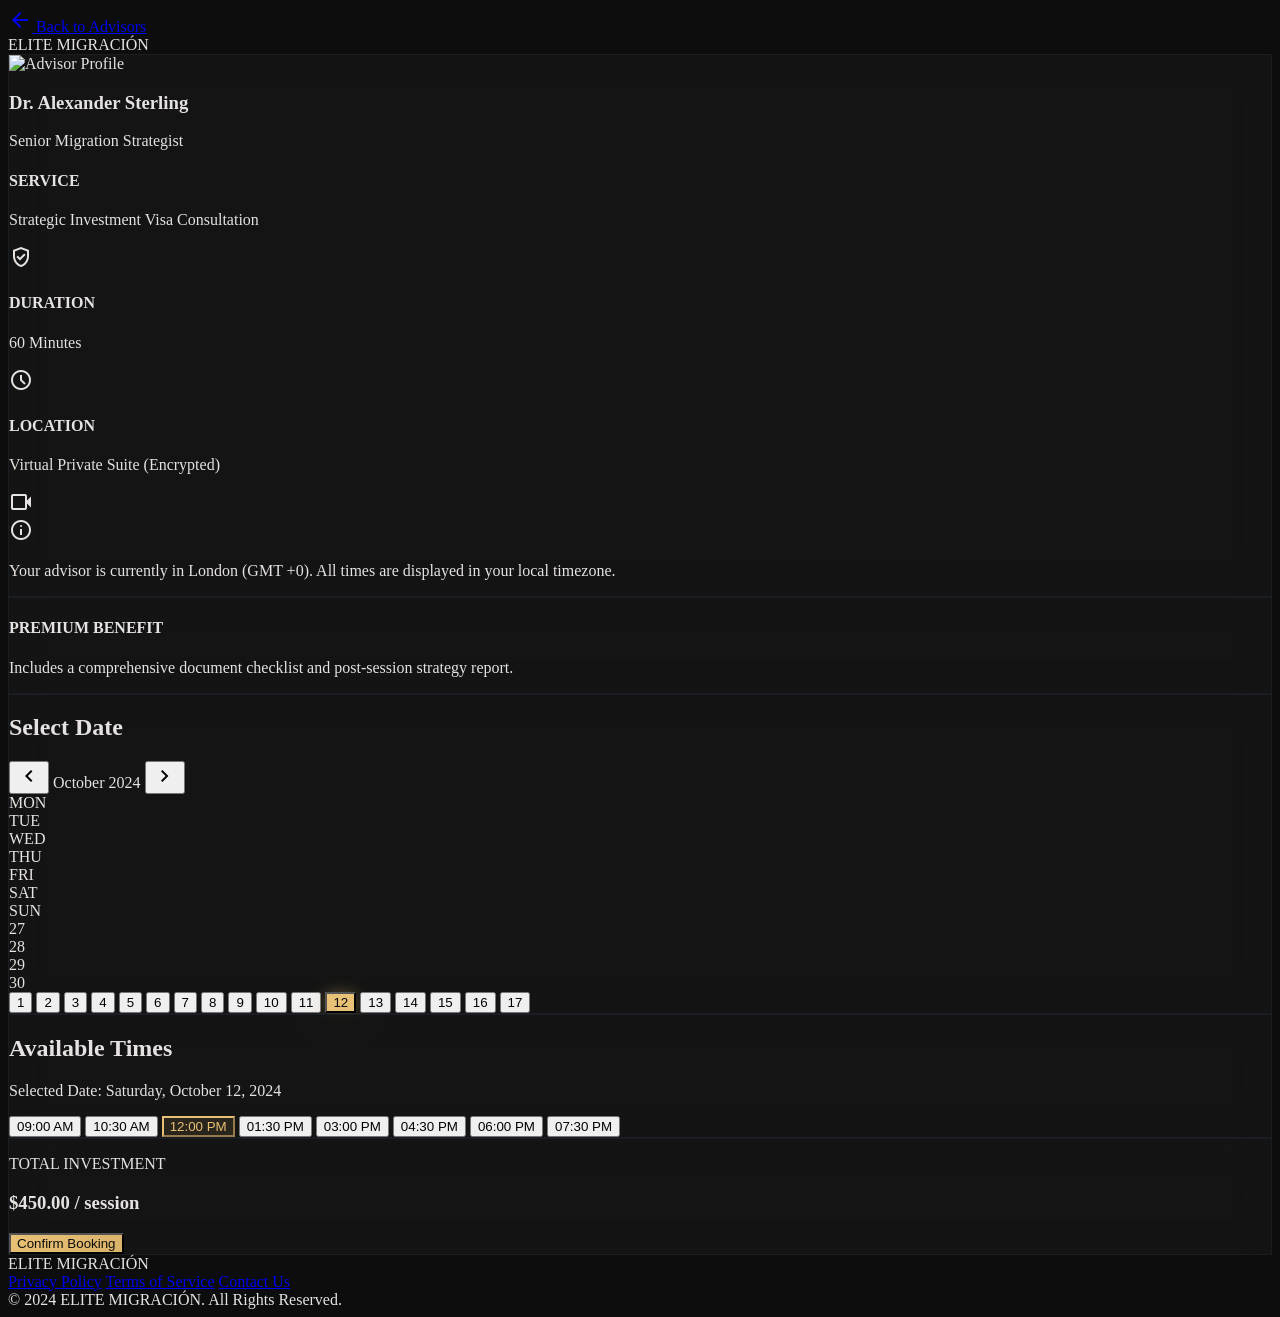
==== public/booking.html @ 7d6b87d6 "Initial commit with Google Stitch templates" ====
<!DOCTYPE html>

<html class="dark" lang="en"><head>
<meta charset="utf-8"/>
<meta content="width=device-width, initial-scale=1.0" name="viewport"/>
<title>Elite Migración | Booking Flow</title>
<script src="https://cdn.tailwindcss.com?plugins=forms,container-queries"></script>
<link href="https://fonts.googleapis.com/css2?family=Outfit:wght@100;300;400;500;600;700&amp;display=swap" rel="stylesheet"/>
<link href="https://fonts.googleapis.com/css2?family=Material+Symbols+Outlined:wght,FILL@100..700,0..1&amp;display=swap" rel="stylesheet"/>
<link href="https://fonts.googleapis.com/css2?family=Material+Symbols+Outlined:wght,FILL@100..700,0..1&amp;display=swap" rel="stylesheet"/>
<script id="tailwind-config">
      tailwind.config = {
        darkMode: "class",
        theme: {
          extend: {
            "colors": {
                    "inverse-surface": "#e5e2e1",
                    "inverse-primary": "#5f5e5e",
                    "surface-container-lowest": "#0e0e0e",
                    "secondary-fixed-dim": "#e9c176",
                    "surface-container-highest": "#353535",
                    "outline-variant": "#444748",
                    "background": "#131313",
                    "on-tertiary-container": "#707b8f",
                    "secondary-fixed": "#ffdea5",
                    "primary-container": "#0d0d0d",
                    "surface": "#131313",
                    "on-secondary-fixed": "#261900",
                    "surface-variant": "#353535",
                    "on-secondary-container": "#dab36a",
                    "error-container": "#93000a",
                    "primary": "#c9c6c5",
                    "on-primary": "#313030",
                    "secondary-container": "#604403",
                    "on-primary-fixed": "#1c1b1b",
                    "on-secondary": "#412d00",
                    "tertiary-fixed": "#d8e3fa",
                    "error": "#ffb4ab",
                    "surface-bright": "#393939",
                    "on-primary-fixed-variant": "#474646",
                    "tertiary": "#bcc7dd",
                    "outline": "#8e9192",
                    "tertiary-fixed-dim": "#bcc7dd",
                    "on-surface": "#e5e2e1",
                    "surface-container-high": "#2a2a2a",
                    "on-background": "#e5e2e1",
                    "primary-fixed-dim": "#c9c6c5",
                    "surface-container-low": "#1c1b1b",
                    "surface-container": "#20201f",
                    "on-error": "#690005",
                    "on-primary-container": "#7c7a7a",
                    "on-error-container": "#ffdad6",
                    "tertiary-container": "#030d1d",
                    "surface-tint": "#c9c6c5",
                    "on-secondary-fixed-variant": "#5d4201",
                    "on-surface-variant": "#c4c7c7",
                    "inverse-on-surface": "#313030",
                    "primary-fixed": "#e5e2e1",
                    "surface-dim": "#131313",
                    "secondary": "#e9c176",
                    "on-tertiary-fixed-variant": "#3c475a",
                    "on-tertiary-fixed": "#111c2c",
                    "on-tertiary": "#263142"
            },
            "borderRadius": {
                    "DEFAULT": "0.125rem",
                    "lg": "0.25rem",
                    "xl": "0.5rem",
                    "full": "0.75rem"
            },
            "spacing": {
                    "container-max": "1200px",
                    "margin-mobile": "20px",
                    "gutter": "24px",
                    "unit": "8px",
                    "margin-desktop": "64px",
                    "section-gap": "120px"
            },
            "fontFamily": {
                    "body-lg": ["Outfit"],
                    "body-md": ["Outfit"],
                    "headline-md": ["Outfit"],
                    "label-md": ["Outfit"],
                    "caption": ["Outfit"],
                    "display-lg": ["Outfit"],
                    "headline-lg-mobile": ["Outfit"],
                    "headline-lg": ["Outfit"]
            },
            "fontSize": {
                    "body-lg": ["18px", {"lineHeight": "1.6", "fontWeight": "300"}],
                    "body-md": ["16px", {"lineHeight": "1.6", "fontWeight": "300"}],
                    "headline-md": ["24px", {"lineHeight": "1.3", "fontWeight": "500"}],
                    "label-md": ["14px", {"lineHeight": "1.0", "letterSpacing": "0.05em", "fontWeight": "500"}],
                    "caption": ["12px", {"lineHeight": "1.4", "fontWeight": "400"}],
                    "display-lg": ["48px", {"lineHeight": "1.1", "letterSpacing": "-0.02em", "fontWeight": "600"}],
                    "headline-lg-mobile": ["28px", {"lineHeight": "1.2", "fontWeight": "500"}],
                    "headline-lg": ["32px", {"lineHeight": "1.2", "letterSpacing": "-0.01em", "fontWeight": "500"}]
            }
          },
        },
      }
    </script>
<style>
        body {
            background-color: #0D0D0D;
            color: #e5e2e1;
            -webkit-font-smoothing: antialiased;
        }

        .glass-card {
            background: rgba(26, 26, 26, 0.6);
            backdrop-filter: blur(20px);
            border: 1px solid rgba(45, 55, 72, 0.3);
            transition: all 0.3s ease-in-out;
        }

        .glass-card:hover {
            border-color: rgba(233, 193, 118, 0.2);
        }

        .calendar-day-active {
            background: #e9c176;
            color: #0D0D0D;
            box-shadow: 0 0 15px rgba(233, 193, 118, 0.3);
        }

        .time-slot-active {
            background: rgba(233, 193, 118, 0.1);
            border-color: #e9c176;
            color: #e9c176;
        }

        .premium-gradient-btn {
            background: linear-gradient(135deg, #e9c176 0%, #dab36a 100%);
            color: #0D0D0D;
            transition: transform 0.2s ease;
        }

        .premium-gradient-btn:hover {
            transform: translateY(-1px);
            filter: brightness(1.1);
        }

        ::-webkit-scrollbar {
            width: 4px;
        }
        ::-webkit-scrollbar-track {
            background: #0D0D0D;
        }
        ::-webkit-scrollbar-thumb {
            background: #353535;
            border-radius: 2px;
        }
    </style>
</head>
<body class="font-body-md overflow-x-hidden">
<!-- TopNavBar (Suppressed for focused booking task, but including minimal brand header as per "Task-Focused" rule) -->
<header class="fixed top-0 w-full z-50 bg-background/80 backdrop-blur-xl border-b border-outline-variant/30 h-20 flex items-center px-margin-mobile md:px-margin-desktop">
<div class="max-w-container-max mx-auto w-full flex justify-between items-center">
<div class="flex items-center gap-4">
<a class="text-on-surface-variant hover:text-on-surface transition-colors flex items-center" href="index.html">
<span class="material-symbols-outlined mr-2">arrow_back</span>
<span class="font-label-md text-label-md">Back to Advisors</span>
</a>
</div>
<div class="font-display-lg text-[24px] tracking-tight text-secondary font-bold">
                ELITE MIGRACIÓN
            </div>
<div class="w-24 hidden md:block"></div> <!-- Spacer for balance -->
</div>
</header>
<main class="pt-32 pb-section-gap px-margin-mobile md:px-margin-desktop max-w-container-max mx-auto min-h-screen">
<div class="grid grid-cols-1 lg:grid-cols-12 gap-8 items-start">
<!-- Left Column: Service Summary & Professional Profile -->
<div class="lg:col-span-4 space-y-6">
<div class="glass-card p-8 rounded-xl">
<div class="flex items-center gap-4 mb-6">
<div class="w-16 h-16 rounded-full overflow-hidden border border-outline-variant/30">
<img alt="Advisor Profile" class="w-full h-full object-cover" data-alt="A professional male advisor in a tailored charcoal suit, smiling confidently. He is positioned in a modern, high-end office with soft ambient lighting and a blurred background of a glass cityscape. The style is premium and corporate, utilizing a color palette of deep grays, blacks, and subtle gold accents to convey trust and exclusivity." src="https://lh3.googleusercontent.com/aida-public/[base64]"/>
</div>
<div>
<h3 class="font-headline-md text-headline-md text-on-surface">Dr. Alexander Sterling</h3>
<p class="font-caption text-caption text-secondary uppercase tracking-widest">Senior Migration Strategist</p>
</div>
</div>
<div class="space-y-4 border-t border-outline-variant/30 pt-6">
<div class="flex justify-between items-start">
<div>
<h4 class="font-label-md text-label-md text-on-surface-variant">SERVICE</h4>
<p class="font-body-md text-body-md text-on-surface">Strategic Investment Visa Consultation</p>
</div>
<span class="material-symbols-outlined text-secondary">verified_user</span>
</div>
<div class="flex justify-between items-start">
<div>
<h4 class="font-label-md text-label-md text-on-surface-variant">DURATION</h4>
<p class="font-body-md text-body-md text-on-surface">60 Minutes</p>
</div>
<span class="material-symbols-outlined text-on-surface-variant">schedule</span>
</div>
<div class="flex justify-between items-start">
<div>
<h4 class="font-label-md text-label-md text-on-surface-variant">LOCATION</h4>
<p class="font-body-md text-body-md text-on-surface">Virtual Private Suite (Encrypted)</p>
</div>
<span class="material-symbols-outlined text-on-surface-variant">videocam</span>
</div>
</div>
<div class="mt-8 p-4 bg-surface-container-high rounded-lg border border-outline-variant/20">
<div class="flex items-center gap-3">
<span class="material-symbols-outlined text-secondary">info</span>
<p class="font-caption text-caption text-on-surface-variant">Your advisor is currently in London (GMT +0). All times are displayed in your local timezone.</p>
</div>
</div>
</div>
<div class="glass-card p-6 rounded-xl overflow-hidden relative group">
<div class="absolute inset-0 opacity-10 group-hover:opacity-20 transition-opacity">

</div>
<div class="relative z-10">
<h4 class="font-label-md text-label-md text-secondary mb-2">PREMIUM BENEFIT</h4>
<p class="font-body-md text-body-md text-on-surface">Includes a comprehensive document checklist and post-session strategy report.</p>
</div>
</div>
</div>
<!-- Right Column: Interactive Calendar & Time Selection -->
<div class="lg:col-span-8 flex flex-col gap-6">
<!-- Date Selection -->
<div class="glass-card p-8 rounded-xl">
<div class="flex justify-between items-center mb-8">
<h2 class="font-headline-lg text-headline-lg text-on-surface">Select Date</h2>
<div class="flex gap-2">
<button class="p-2 hover:bg-surface-variant/20 rounded-full transition-colors border border-outline-variant/20">
<span class="material-symbols-outlined">chevron_left</span>
</button>
<span class="px-4 py-2 font-label-md text-label-md flex items-center">October 2024</span>
<button class="p-2 hover:bg-surface-variant/20 rounded-full transition-colors border border-outline-variant/20">
<span class="material-symbols-outlined">chevron_right</span>
</button>
</div>
</div>
<div class="grid grid-cols-7 gap-4 text-center mb-4">
<div class="font-label-md text-label-md text-on-surface-variant">MON</div>
<div class="font-label-md text-label-md text-on-surface-variant">TUE</div>
<div class="font-label-md text-label-md text-on-surface-variant">WED</div>
<div class="font-label-md text-label-md text-on-surface-variant">THU</div>
<div class="font-label-md text-label-md text-on-surface-variant">FRI</div>
<div class="font-label-md text-label-md text-secondary">SAT</div>
<div class="font-label-md text-label-md text-secondary">SUN</div>
</div>
<div class="grid grid-cols-7 gap-4">
<!-- Simplified Calendar Layout for Demo -->
<div class="py-4 font-body-md text-on-surface-variant opacity-30">27</div>
<div class="py-4 font-body-md text-on-surface-variant opacity-30">28</div>
<div class="py-4 font-body-md text-on-surface-variant opacity-30">29</div>
<div class="py-4 font-body-md text-on-surface-variant opacity-30">30</div>
<button class="py-4 font-body-md rounded-lg hover:bg-surface-variant/10 transition-colors">1</button>
<button class="py-4 font-body-md rounded-lg hover:bg-surface-variant/10 transition-colors">2</button>
<button class="py-4 font-body-md rounded-lg hover:bg-surface-variant/10 transition-colors">3</button>
<button class="py-4 font-body-md rounded-lg hover:bg-surface-variant/10 transition-colors">4</button>
<button class="py-4 font-body-md rounded-lg hover:bg-surface-variant/10 transition-colors">5</button>
<button class="py-4 font-body-md rounded-lg hover:bg-surface-variant/10 transition-colors">6</button>
<button class="py-4 font-body-md rounded-lg hover:bg-surface-variant/10 transition-colors">7</button>
<button class="py-4 font-body-md rounded-lg hover:bg-surface-variant/10 transition-colors">8</button>
<button class="py-4 font-body-md rounded-lg hover:bg-surface-variant/10 transition-colors">9</button>
<button class="py-4 font-body-md rounded-lg hover:bg-surface-variant/10 transition-colors">10</button>
<button class="py-4 font-body-md rounded-lg hover:bg-surface-variant/10 transition-colors">11</button>
<button class="py-4 font-body-md calendar-day-active rounded-lg">12</button>
<button class="py-4 font-body-md rounded-lg hover:bg-surface-variant/10 transition-colors">13</button>
<button class="py-4 font-body-md rounded-lg hover:bg-surface-variant/10 transition-colors">14</button>
<button class="py-4 font-body-md rounded-lg hover:bg-surface-variant/10 transition-colors">15</button>
<button class="py-4 font-body-md rounded-lg hover:bg-surface-variant/10 transition-colors">16</button>
<button class="py-4 font-body-md rounded-lg hover:bg-surface-variant/10 transition-colors">17</button>
</div>
</div>
<!-- Time Selection -->
<div class="glass-card p-8 rounded-xl">
<h2 class="font-headline-lg text-headline-lg text-on-surface mb-6">Available Times</h2>
<p class="font-body-md text-on-surface-variant mb-8">Selected Date: <span class="text-on-surface font-medium">Saturday, October 12, 2024</span></p>
<div class="grid grid-cols-2 sm:grid-cols-3 md:grid-cols-4 gap-4">
<button class="py-4 px-6 border border-outline-variant/30 rounded-lg font-label-md text-label-md hover:border-secondary transition-colors text-on-surface">09:00 AM</button>
<button class="py-4 px-6 border border-outline-variant/30 rounded-lg font-label-md text-label-md hover:border-secondary transition-colors text-on-surface">10:30 AM</button>
<button class="py-4 px-6 time-slot-active border rounded-lg font-label-md text-label-md transition-all">12:00 PM</button>
<button class="py-4 px-6 border border-outline-variant/30 rounded-lg font-label-md text-label-md hover:border-secondary transition-colors text-on-surface">01:30 PM</button>
<button class="py-4 px-6 border border-outline-variant/30 rounded-lg font-label-md text-label-md hover:border-secondary transition-colors text-on-surface">03:00 PM</button>
<button class="py-4 px-6 border border-outline-variant/30 rounded-lg font-label-md text-label-md opacity-20 cursor-not-allowed">04:30 PM</button>
<button class="py-4 px-6 border border-outline-variant/30 rounded-lg font-label-md text-label-md hover:border-secondary transition-colors text-on-surface">06:00 PM</button>
<button class="py-4 px-6 border border-outline-variant/30 rounded-lg font-label-md text-label-md hover:border-secondary transition-colors text-on-surface">07:30 PM</button>
</div>
</div>
<!-- Confirm Section -->
<div class="glass-card p-8 rounded-xl flex flex-col md:flex-row justify-between items-center gap-6">
<div class="text-center md:text-left">
<p class="font-caption text-caption text-on-surface-variant uppercase tracking-widest mb-1">TOTAL INVESTMENT</p>
<h3 class="font-display-lg text-[32px] text-on-surface">$450.00 <span class="text-on-surface-variant text-body-md font-normal">/ session</span></h3>
</div>
<button class="premium-gradient-btn px-12 py-5 rounded-lg font-label-md text-label-md uppercase tracking-widest w-full md:w-auto shadow-xl">
                        Confirm Booking
                    </button>
</div>
</div>
</div>
</main>
<!-- Footer (Standard Shared Component Mapping) -->
<footer class="w-full py-12 border-t border-outline-variant/30 bg-surface-container-highest">
<div class="flex flex-col md:flex-row justify-between items-center px-margin-desktop max-w-container-max mx-auto gap-8">
<div class="font-headline-md text-headline-md text-secondary">
                ELITE MIGRACIÓN
            </div>
<div class="flex gap-8">
<a class="font-caption text-caption text-on-surface-variant hover:text-primary transition-colors" href="#">Privacy Policy</a>
<a class="font-caption text-caption text-on-surface-variant hover:text-primary transition-colors" href="#">Terms of Service</a>
<a class="font-caption text-caption text-on-surface-variant hover:text-primary transition-colors" href="#">Contact Us</a>
</div>
<div class="font-caption text-caption text-on-surface-variant">
                © 2024 ELITE MIGRACIÓN. All Rights Reserved.
            </div>
</div>
</footer>
<script>
        // Micro-interactions for calendar and time slots
        document.querySelectorAll('button').forEach(btn => {
            btn.addEventListener('click', (e) => {
                // Time slot selection logic
                if (btn.classList.contains('border-outline-variant/30') && !btn.classList.contains('opacity-20')) {
                    const siblings = btn.parentElement.querySelectorAll('button');
                    siblings.forEach(s => {
                        s.classList.remove('time-slot-active');
                        if (s.classList.contains('time-slot-active')) return;
                        s.classList.add('border-outline-variant/30', 'text-on-surface');
                    });
                    btn.classList.add('time-slot-active');
                    btn.classList.remove('border-outline-variant/30', 'text-on-surface');
                }

                // Basic ripple-like effect
                const ripple = document.createElement('div');
                ripple.classList.add('absolute', 'inset-0', 'bg-white/10', 'animate-ping', 'rounded-lg');
                btn.classList.add('relative', 'overflow-hidden');
                btn.appendChild(ripple);
                setTimeout(() => ripple.remove(), 400);
            });
        });

        // Atmospheric visual - subtle parallax on cards
        document.addEventListener('mousemove', (e) => {
            const cards = document.querySelectorAll('.glass-card');
            const x = e.clientX / window.innerWidth;
            const y = e.clientY / window.innerHeight;

            cards.forEach(card => {
                const shiftX = (x - 0.5) * 5;
                const shiftY = (y - 0.5) * 5;
                card.style.transform = `translate(${shiftX}px, ${shiftY}px)`;
            });
        });
    </script>
</body></html>
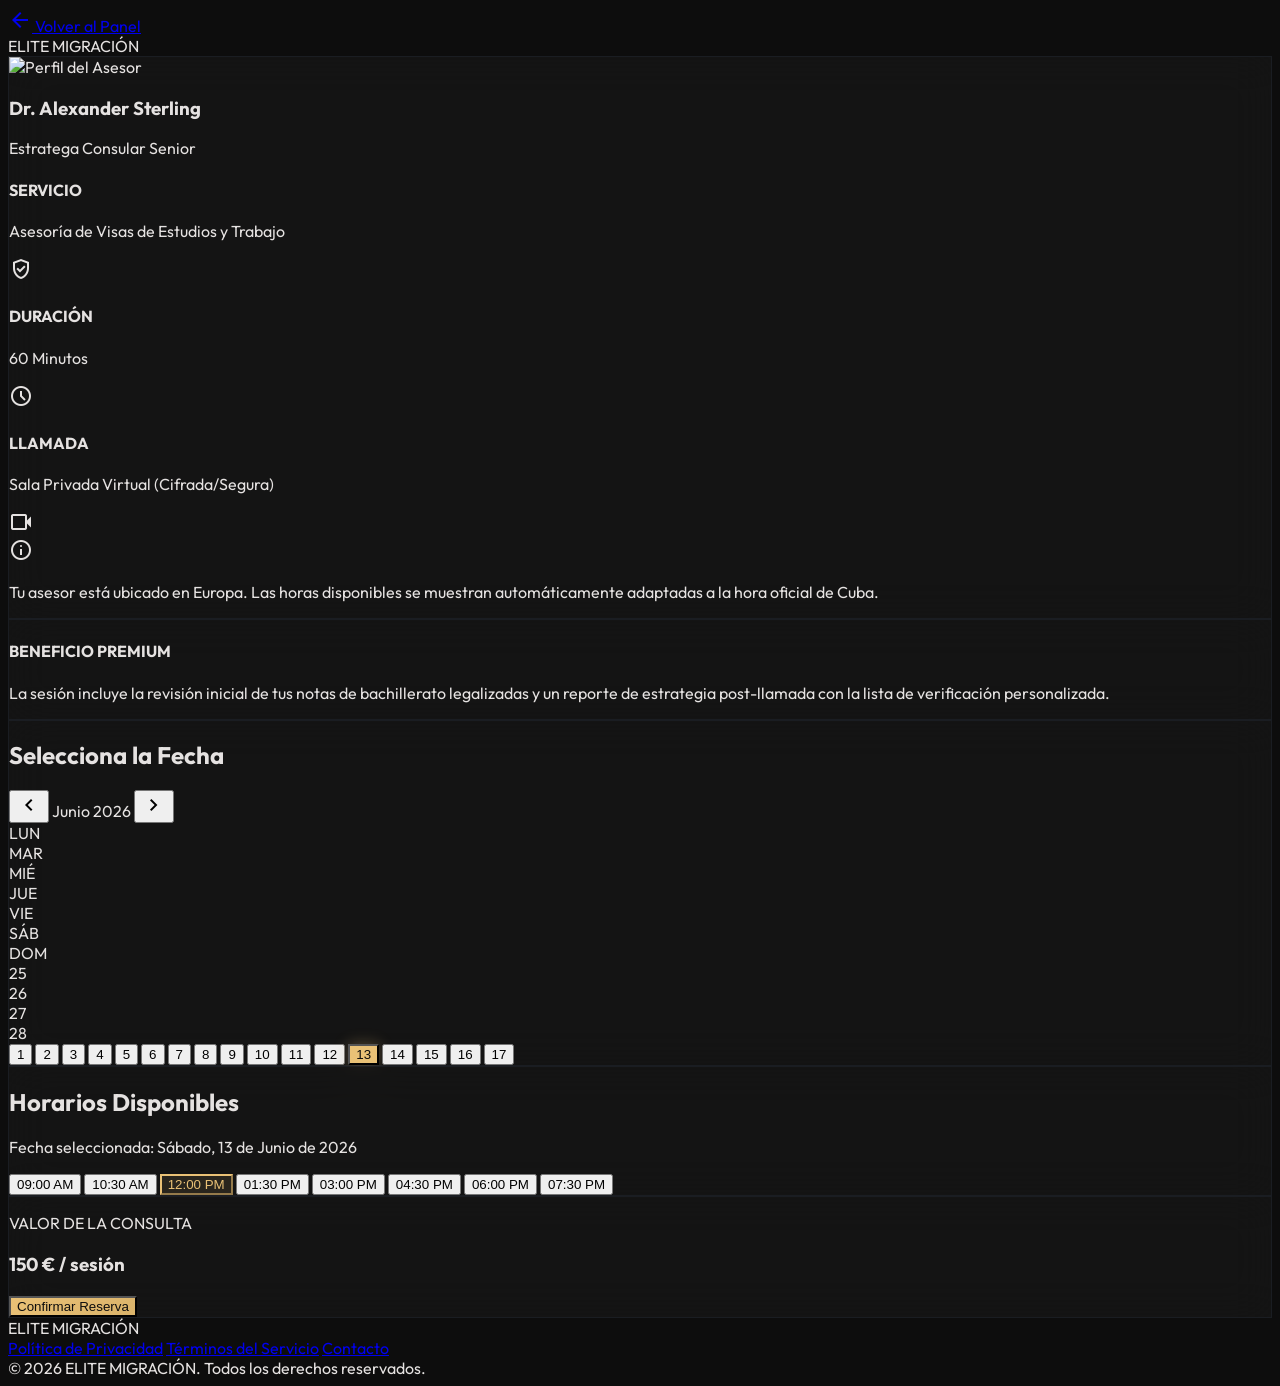
==== commit 8bc835dc: "style: traducir a espanol cubano y agregar directorio consular y timeline interactiva" ====
--- a/public/booking.html
+++ b/public/booking.html
@@ -1,110 +1,18 @@
 <!DOCTYPE html>
-
-<html class="dark" lang="en"><head>
-<meta charset="utf-8"/>
-<meta content="width=device-width, initial-scale=1.0" name="viewport"/>
-<title>Elite Migración | Booking Flow</title>
-<script src="https://cdn.tailwindcss.com?plugins=forms,container-queries"></script>
-<link href="https://fonts.googleapis.com/css2?family=Outfit:wght@100;300;400;500;600;700&amp;display=swap" rel="stylesheet"/>
-<link href="https://fonts.googleapis.com/css2?family=Material+Symbols+Outlined:wght,FILL@100..700,0..1&amp;display=swap" rel="stylesheet"/>
-<link href="https://fonts.googleapis.com/css2?family=Material+Symbols+Outlined:wght,FILL@100..700,0..1&amp;display=swap" rel="stylesheet"/>
-<script id="tailwind-config">
-      tailwind.config = {
-        darkMode: "class",
-        theme: {
-          extend: {
-            "colors": {
-                    "inverse-surface": "#e5e2e1",
-                    "inverse-primary": "#5f5e5e",
-                    "surface-container-lowest": "#0e0e0e",
-                    "secondary-fixed-dim": "#e9c176",
-                    "surface-container-highest": "#353535",
-                    "outline-variant": "#444748",
-                    "background": "#131313",
-                    "on-tertiary-container": "#707b8f",
-                    "secondary-fixed": "#ffdea5",
-                    "primary-container": "#0d0d0d",
-                    "surface": "#131313",
-                    "on-secondary-fixed": "#261900",
-                    "surface-variant": "#353535",
-                    "on-secondary-container": "#dab36a",
-                    "error-container": "#93000a",
-                    "primary": "#c9c6c5",
-                    "on-primary": "#313030",
-                    "secondary-container": "#604403",
-                    "on-primary-fixed": "#1c1b1b",
-                    "on-secondary": "#412d00",
-                    "tertiary-fixed": "#d8e3fa",
-                    "error": "#ffb4ab",
-                    "surface-bright": "#393939",
-                    "on-primary-fixed-variant": "#474646",
-                    "tertiary": "#bcc7dd",
-                    "outline": "#8e9192",
-                    "tertiary-fixed-dim": "#bcc7dd",
-                    "on-surface": "#e5e2e1",
-                    "surface-container-high": "#2a2a2a",
-                    "on-background": "#e5e2e1",
-                    "primary-fixed-dim": "#c9c6c5",
-                    "surface-container-low": "#1c1b1b",
-                    "surface-container": "#20201f",
-                    "on-error": "#690005",
-                    "on-primary-container": "#7c7a7a",
-                    "on-error-container": "#ffdad6",
-                    "tertiary-container": "#030d1d",
-                    "surface-tint": "#c9c6c5",
-                    "on-secondary-fixed-variant": "#5d4201",
-                    "on-surface-variant": "#c4c7c7",
-                    "inverse-on-surface": "#313030",
-                    "primary-fixed": "#e5e2e1",
-                    "surface-dim": "#131313",
-                    "secondary": "#e9c176",
-                    "on-tertiary-fixed-variant": "#3c475a",
-                    "on-tertiary-fixed": "#111c2c",
-                    "on-tertiary": "#263142"
-            },
-            "borderRadius": {
-                    "DEFAULT": "0.125rem",
-                    "lg": "0.25rem",
-                    "xl": "0.5rem",
-                    "full": "0.75rem"
-            },
-            "spacing": {
-                    "container-max": "1200px",
-                    "margin-mobile": "20px",
-                    "gutter": "24px",
-                    "unit": "8px",
-                    "margin-desktop": "64px",
-                    "section-gap": "120px"
-            },
-            "fontFamily": {
-                    "body-lg": ["Outfit"],
-                    "body-md": ["Outfit"],
-                    "headline-md": ["Outfit"],
-                    "label-md": ["Outfit"],
-                    "caption": ["Outfit"],
-                    "display-lg": ["Outfit"],
-                    "headline-lg-mobile": ["Outfit"],
-                    "headline-lg": ["Outfit"]
-            },
-            "fontSize": {
-                    "body-lg": ["18px", {"lineHeight": "1.6", "fontWeight": "300"}],
-                    "body-md": ["16px", {"lineHeight": "1.6", "fontWeight": "300"}],
-                    "headline-md": ["24px", {"lineHeight": "1.3", "fontWeight": "500"}],
-                    "label-md": ["14px", {"lineHeight": "1.0", "letterSpacing": "0.05em", "fontWeight": "500"}],
-                    "caption": ["12px", {"lineHeight": "1.4", "fontWeight": "400"}],
-                    "display-lg": ["48px", {"lineHeight": "1.1", "letterSpacing": "-0.02em", "fontWeight": "600"}],
-                    "headline-lg-mobile": ["28px", {"lineHeight": "1.2", "fontWeight": "500"}],
-                    "headline-lg": ["32px", {"lineHeight": "1.2", "letterSpacing": "-0.01em", "fontWeight": "500"}]
-            }
-          },
-        },
-      }
-    </script>
-<style>
+<html class="light" lang="es">
+<head>
+    <meta charset="utf-8"/>
+    <meta content="width=device-width, initial-scale=1.0" name="viewport"/>
+    <title>Elite Migración | Reserva tu Asesoría</title>
+    <script src="https://cdn.tailwindcss.com?plugins=forms,container-queries"></script>
+    <link href="https://fonts.googleapis.com/css2?family=Outfit:wght@100;300;400;500;600;700&amp;display=swap" rel="stylesheet"/>
+    <link href="https://fonts.googleapis.com/css2?family=Material+Symbols+Outlined:wght,FILL@100..700,0..1&amp;display=swap" rel="stylesheet"/>
+    <style>
         body {
             background-color: #0D0D0D;
             color: #e5e2e1;
             -webkit-font-smoothing: antialiased;
+            font-family: 'Outfit', sans-serif;
         }
 
         .glass-card {
@@ -154,186 +62,185 @@
     </style>
 </head>
 <body class="font-body-md overflow-x-hidden">
-<!-- TopNavBar (Suppressed for focused booking task, but including minimal brand header as per "Task-Focused" rule) -->
-<header class="fixed top-0 w-full z-50 bg-background/80 backdrop-blur-xl border-b border-outline-variant/30 h-20 flex items-center px-margin-mobile md:px-margin-desktop">
-<div class="max-w-container-max mx-auto w-full flex justify-between items-center">
-<div class="flex items-center gap-4">
-<a class="text-on-surface-variant hover:text-on-surface transition-colors flex items-center" href="index.html">
-<span class="material-symbols-outlined mr-2">arrow_back</span>
-<span class="font-label-md text-label-md">Back to Advisors</span>
-</a>
-</div>
-<div class="font-display-lg text-[24px] tracking-tight text-secondary font-bold">
+    <!-- Header -->
+    <header class="fixed top-0 w-full z-50 bg-[#0D0D0D]/80 backdrop-blur-xl border-b border-outline-variant/30 h-20 flex items-center px-margin-mobile md:px-margin-desktop">
+        <div class="max-w-container-max mx-auto w-full flex justify-between items-center">
+            <div class="flex items-center gap-4">
+                <a class="text-on-surface-variant hover:text-on-surface transition-colors flex items-center" href="dashboard.html">
+                    <span class="material-symbols-outlined mr-2 text-gold">arrow_back</span>
+                    <span class="font-label-md text-label-md">Volver al Panel</span>
+                </a>
+            </div>
+            <div class="font-display-lg text-[20px] md:text-[24px] tracking-tight text-secondary font-bold text-gradient-gold">
                 ELITE MIGRACIÓN
             </div>
-<div class="w-24 hidden md:block"></div> <!-- Spacer for balance -->
-</div>
-</header>
-<main class="pt-32 pb-section-gap px-margin-mobile md:px-margin-desktop max-w-container-max mx-auto min-h-screen">
-<div class="grid grid-cols-1 lg:grid-cols-12 gap-8 items-start">
-<!-- Left Column: Service Summary & Professional Profile -->
-<div class="lg:col-span-4 space-y-6">
-<div class="glass-card p-8 rounded-xl">
-<div class="flex items-center gap-4 mb-6">
-<div class="w-16 h-16 rounded-full overflow-hidden border border-outline-variant/30">
-<img alt="Advisor Profile" class="w-full h-full object-cover" data-alt="A professional male advisor in a tailored charcoal suit, smiling confidently. He is positioned in a modern, high-end office with soft ambient lighting and a blurred background of a glass cityscape. The style is premium and corporate, utilizing a color palette of deep grays, blacks, and subtle gold accents to convey trust and exclusivity." src="https://lh3.googleusercontent.com/aida-public/[base64]"/>
-</div>
-<div>
-<h3 class="font-headline-md text-headline-md text-on-surface">Dr. Alexander Sterling</h3>
-<p class="font-caption text-caption text-secondary uppercase tracking-widest">Senior Migration Strategist</p>
-</div>
-</div>
-<div class="space-y-4 border-t border-outline-variant/30 pt-6">
-<div class="flex justify-between items-start">
-<div>
-<h4 class="font-label-md text-label-md text-on-surface-variant">SERVICE</h4>
-<p class="font-body-md text-body-md text-on-surface">Strategic Investment Visa Consultation</p>
-</div>
-<span class="material-symbols-outlined text-secondary">verified_user</span>
-</div>
-<div class="flex justify-between items-start">
-<div>
-<h4 class="font-label-md text-label-md text-on-surface-variant">DURATION</h4>
-<p class="font-body-md text-body-md text-on-surface">60 Minutes</p>
-</div>
-<span class="material-symbols-outlined text-on-surface-variant">schedule</span>
-</div>
-<div class="flex justify-between items-start">
-<div>
-<h4 class="font-label-md text-label-md text-on-surface-variant">LOCATION</h4>
-<p class="font-body-md text-body-md text-on-surface">Virtual Private Suite (Encrypted)</p>
-</div>
-<span class="material-symbols-outlined text-on-surface-variant">videocam</span>
-</div>
-</div>
-<div class="mt-8 p-4 bg-surface-container-high rounded-lg border border-outline-variant/20">
-<div class="flex items-center gap-3">
-<span class="material-symbols-outlined text-secondary">info</span>
-<p class="font-caption text-caption text-on-surface-variant">Your advisor is currently in London (GMT +0). All times are displayed in your local timezone.</p>
-</div>
-</div>
-</div>
-<div class="glass-card p-6 rounded-xl overflow-hidden relative group">
-<div class="absolute inset-0 opacity-10 group-hover:opacity-20 transition-opacity">
-
-</div>
-<div class="relative z-10">
-<h4 class="font-label-md text-label-md text-secondary mb-2">PREMIUM BENEFIT</h4>
-<p class="font-body-md text-body-md text-on-surface">Includes a comprehensive document checklist and post-session strategy report.</p>
-</div>
-</div>
-</div>
-<!-- Right Column: Interactive Calendar & Time Selection -->
-<div class="lg:col-span-8 flex flex-col gap-6">
-<!-- Date Selection -->
-<div class="glass-card p-8 rounded-xl">
-<div class="flex justify-between items-center mb-8">
-<h2 class="font-headline-lg text-headline-lg text-on-surface">Select Date</h2>
-<div class="flex gap-2">
-<button class="p-2 hover:bg-surface-variant/20 rounded-full transition-colors border border-outline-variant/20">
-<span class="material-symbols-outlined">chevron_left</span>
-</button>
-<span class="px-4 py-2 font-label-md text-label-md flex items-center">October 2024</span>
-<button class="p-2 hover:bg-surface-variant/20 rounded-full transition-colors border border-outline-variant/20">
-<span class="material-symbols-outlined">chevron_right</span>
-</button>
-</div>
-</div>
-<div class="grid grid-cols-7 gap-4 text-center mb-4">
-<div class="font-label-md text-label-md text-on-surface-variant">MON</div>
-<div class="font-label-md text-label-md text-on-surface-variant">TUE</div>
-<div class="font-label-md text-label-md text-on-surface-variant">WED</div>
-<div class="font-label-md text-label-md text-on-surface-variant">THU</div>
-<div class="font-label-md text-label-md text-on-surface-variant">FRI</div>
-<div class="font-label-md text-label-md text-secondary">SAT</div>
-<div class="font-label-md text-label-md text-secondary">SUN</div>
-</div>
-<div class="grid grid-cols-7 gap-4">
-<!-- Simplified Calendar Layout for Demo -->
-<div class="py-4 font-body-md text-on-surface-variant opacity-30">27</div>
-<div class="py-4 font-body-md text-on-surface-variant opacity-30">28</div>
-<div class="py-4 font-body-md text-on-surface-variant opacity-30">29</div>
-<div class="py-4 font-body-md text-on-surface-variant opacity-30">30</div>
-<button class="py-4 font-body-md rounded-lg hover:bg-surface-variant/10 transition-colors">1</button>
-<button class="py-4 font-body-md rounded-lg hover:bg-surface-variant/10 transition-colors">2</button>
-<button class="py-4 font-body-md rounded-lg hover:bg-surface-variant/10 transition-colors">3</button>
-<button class="py-4 font-body-md rounded-lg hover:bg-surface-variant/10 transition-colors">4</button>
-<button class="py-4 font-body-md rounded-lg hover:bg-surface-variant/10 transition-colors">5</button>
-<button class="py-4 font-body-md rounded-lg hover:bg-surface-variant/10 transition-colors">6</button>
-<button class="py-4 font-body-md rounded-lg hover:bg-surface-variant/10 transition-colors">7</button>
-<button class="py-4 font-body-md rounded-lg hover:bg-surface-variant/10 transition-colors">8</button>
-<button class="py-4 font-body-md rounded-lg hover:bg-surface-variant/10 transition-colors">9</button>
-<button class="py-4 font-body-md rounded-lg hover:bg-surface-variant/10 transition-colors">10</button>
-<button class="py-4 font-body-md rounded-lg hover:bg-surface-variant/10 transition-colors">11</button>
-<button class="py-4 font-body-md calendar-day-active rounded-lg">12</button>
-<button class="py-4 font-body-md rounded-lg hover:bg-surface-variant/10 transition-colors">13</button>
-<button class="py-4 font-body-md rounded-lg hover:bg-surface-variant/10 transition-colors">14</button>
-<button class="py-4 font-body-md rounded-lg hover:bg-surface-variant/10 transition-colors">15</button>
-<button class="py-4 font-body-md rounded-lg hover:bg-surface-variant/10 transition-colors">16</button>
-<button class="py-4 font-body-md rounded-lg hover:bg-surface-variant/10 transition-colors">17</button>
-</div>
-</div>
-<!-- Time Selection -->
-<div class="glass-card p-8 rounded-xl">
-<h2 class="font-headline-lg text-headline-lg text-on-surface mb-6">Available Times</h2>
-<p class="font-body-md text-on-surface-variant mb-8">Selected Date: <span class="text-on-surface font-medium">Saturday, October 12, 2024</span></p>
-<div class="grid grid-cols-2 sm:grid-cols-3 md:grid-cols-4 gap-4">
-<button class="py-4 px-6 border border-outline-variant/30 rounded-lg font-label-md text-label-md hover:border-secondary transition-colors text-on-surface">09:00 AM</button>
-<button class="py-4 px-6 border border-outline-variant/30 rounded-lg font-label-md text-label-md hover:border-secondary transition-colors text-on-surface">10:30 AM</button>
-<button class="py-4 px-6 time-slot-active border rounded-lg font-label-md text-label-md transition-all">12:00 PM</button>
-<button class="py-4 px-6 border border-outline-variant/30 rounded-lg font-label-md text-label-md hover:border-secondary transition-colors text-on-surface">01:30 PM</button>
-<button class="py-4 px-6 border border-outline-variant/30 rounded-lg font-label-md text-label-md hover:border-secondary transition-colors text-on-surface">03:00 PM</button>
-<button class="py-4 px-6 border border-outline-variant/30 rounded-lg font-label-md text-label-md opacity-20 cursor-not-allowed">04:30 PM</button>
-<button class="py-4 px-6 border border-outline-variant/30 rounded-lg font-label-md text-label-md hover:border-secondary transition-colors text-on-surface">06:00 PM</button>
-<button class="py-4 px-6 border border-outline-variant/30 rounded-lg font-label-md text-label-md hover:border-secondary transition-colors text-on-surface">07:30 PM</button>
-</div>
-</div>
-<!-- Confirm Section -->
-<div class="glass-card p-8 rounded-xl flex flex-col md:flex-row justify-between items-center gap-6">
-<div class="text-center md:text-left">
-<p class="font-caption text-caption text-on-surface-variant uppercase tracking-widest mb-1">TOTAL INVESTMENT</p>
-<h3 class="font-display-lg text-[32px] text-on-surface">$450.00 <span class="text-on-surface-variant text-body-md font-normal">/ session</span></h3>
-</div>
-<button class="premium-gradient-btn px-12 py-5 rounded-lg font-label-md text-label-md uppercase tracking-widest w-full md:w-auto shadow-xl">
-                        Confirm Booking
+            <div class="w-24 hidden md:block"></div> <!-- Spacer -->
+        </div>
+    </header>
+
+    <main class="pt-32 pb-section-gap px-margin-mobile md:px-margin-desktop max-w-container-max mx-auto min-h-screen">
+        <div class="grid grid-cols-1 lg:grid-cols-12 gap-8 items-start">
+            <!-- Left Column: Service Summary & Professional Profile -->
+            <div class="lg:col-span-4 space-y-6">
+                <div class="glass-card p-8 rounded-xl">
+                    <div class="flex items-center gap-4 mb-6">
+                        <div class="w-16 h-16 rounded-full overflow-hidden border border-outline-variant/30">
+                            <img alt="Perfil del Asesor" class="w-full h-full object-cover" src="https://lh3.googleusercontent.com/aida-public/[base64]"/>
+                        </div>
+                        <div>
+                            <h3 class="font-headline-md text-headline-md text-on-surface font-bold">Dr. Alexander Sterling</h3>
+                            <p class="font-caption text-caption text-secondary uppercase tracking-widest text-xs text-gradient-gold">Estratega Consular Senior</p>
+                        </div>
+                    </div>
+                    <div class="space-y-4 border-t border-outline-variant/30 pt-6">
+                        <div class="flex justify-between items-start">
+                            <div>
+                                <h4 class="font-label-md text-label-md text-on-surface-variant text-xs font-semibold">SERVICIO</h4>
+                                <p class="font-body-md text-body-md text-on-surface">Asesoría de Visas de Estudios y Trabajo</p>
+                            </div>
+                            <span class="material-symbols-outlined text-secondary text-gradient-gold">verified_user</span>
+                        </div>
+                        <div class="flex justify-between items-start">
+                            <div>
+                                <h4 class="font-label-md text-label-md text-on-surface-variant text-xs font-semibold">DURACIÓN</h4>
+                                <p class="font-body-md text-body-md text-on-surface">60 Minutos</p>
+                            </div>
+                            <span class="material-symbols-outlined text-on-surface-variant">schedule</span>
+                        </div>
+                        <div class="flex justify-between items-start">
+                            <div>
+                                <h4 class="font-label-md text-label-md text-on-surface-variant text-xs font-semibold">LLAMADA</h4>
+                                <p class="font-body-md text-body-md text-on-surface">Sala Privada Virtual (Cifrada/Segura)</p>
+                            </div>
+                            <span class="material-symbols-outlined text-on-surface-variant">videocam</span>
+                        </div>
+                    </div>
+                    <div class="mt-8 p-4 bg-[#141414] rounded-lg border border-outline-variant/20">
+                        <div class="flex items-center gap-3">
+                            <span class="material-symbols-outlined text-secondary text-gradient-gold">info</span>
+                            <p class="font-caption text-caption text-on-surface-variant text-xs">Tu asesor está ubicado en Europa. Las horas disponibles se muestran automáticamente adaptadas a la hora oficial de Cuba.</p>
+                        </div>
+                    </div>
+                </div>
+                <div class="glass-card p-6 rounded-xl overflow-hidden relative group">
+                    <div class="relative z-10">
+                        <h4 class="font-label-md text-label-md text-secondary mb-2 text-xs font-semibold text-gradient-gold">BENEFICIO PREMIUM</h4>
+                        <p class="font-body-md text-body-md text-on-surface text-sm">La sesión incluye la revisión inicial de tus notas de bachillerato legalizadas y un reporte de estrategia post-llamada con la lista de verificación personalizada.</p>
+                    </div>
+                </div>
+            </div>
+
+            <!-- Right Column: Interactive Calendar & Time Selection -->
+            <div class="lg:col-span-8 flex flex-col gap-6">
+                <!-- Date Selection -->
+                <div class="glass-card p-8 rounded-xl">
+                    <div class="flex justify-between items-center mb-8">
+                        <h2 class="font-headline-lg text-headline-lg text-on-surface font-bold text-gradient-gold">Selecciona la Fecha</h2>
+                        <div class="flex gap-2">
+                            <button class="p-2 hover:bg-surface-variant/20 rounded-full transition-colors border border-outline-variant/20">
+                                <span class="material-symbols-outlined text-xs">chevron_left</span>
+                            </button>
+                            <span class="px-4 py-2 font-label-md text-label-md flex items-center font-bold">Junio 2026</span>
+                            <button class="p-2 hover:bg-surface-variant/20 rounded-full transition-colors border border-outline-variant/20">
+                                <span class="material-symbols-outlined text-xs">chevron_right</span>
+                            </button>
+                        </div>
+                    </div>
+                    <div class="grid grid-cols-7 gap-4 text-center mb-4">
+                        <div class="font-label-md text-label-md text-on-surface-variant text-xs">LUN</div>
+                        <div class="font-label-md text-label-md text-on-surface-variant text-xs">MAR</div>
+                        <div class="font-label-md text-label-md text-on-surface-variant text-xs">MIÉ</div>
+                        <div class="font-label-md text-label-md text-on-surface-variant text-xs">JUE</div>
+                        <div class="font-label-md text-label-md text-on-surface-variant text-xs">VIE</div>
+                        <div class="font-label-md text-label-md text-secondary text-xs">SÁB</div>
+                        <div class="font-label-md text-label-md text-secondary text-xs">DOM</div>
+                    </div>
+                    <div class="grid grid-cols-7 gap-4">
+                        <!-- Calendar Days -->
+                        <div class="py-4 font-body-md text-on-surface-variant opacity-30 text-sm">25</div>
+                        <div class="py-4 font-body-md text-on-surface-variant opacity-30 text-sm">26</div>
+                        <div class="py-4 font-body-md text-on-surface-variant opacity-30 text-sm">27</div>
+                        <div class="py-4 font-body-md text-on-surface-variant opacity-30 text-sm">28</div>
+                        <button class="py-4 font-body-md rounded-lg hover:bg-surface-variant/10 transition-colors text-sm">1</button>
+                        <button class="py-4 font-body-md rounded-lg hover:bg-surface-variant/10 transition-colors text-sm">2</button>
+                        <button class="py-4 font-body-md rounded-lg hover:bg-surface-variant/10 transition-colors text-sm">3</button>
+                        <button class="py-4 font-body-md rounded-lg hover:bg-surface-variant/10 transition-colors text-sm">4</button>
+                        <button class="py-4 font-body-md rounded-lg hover:bg-surface-variant/10 transition-colors text-sm">5</button>
+                        <button class="py-4 font-body-md rounded-lg hover:bg-surface-variant/10 transition-colors text-sm">6</button>
+                        <button class="py-4 font-body-md rounded-lg hover:bg-surface-variant/10 transition-colors text-sm">7</button>
+                        <button class="py-4 font-body-md rounded-lg hover:bg-surface-variant/10 transition-colors text-sm">8</button>
+                        <button class="py-4 font-body-md rounded-lg hover:bg-surface-variant/10 transition-colors text-sm">9</button>
+                        <button class="py-4 font-body-md rounded-lg hover:bg-surface-variant/10 transition-colors text-sm">10</button>
+                        <button class="py-4 font-body-md rounded-lg hover:bg-surface-variant/10 transition-colors text-sm">11</button>
+                        <button class="py-4 font-body-md rounded-lg hover:bg-surface-variant/10 transition-colors text-sm">12</button>
+                        <button class="py-4 font-body-md calendar-day-active rounded-lg text-sm font-semibold">13</button>
+                        <button class="py-4 font-body-md rounded-lg hover:bg-surface-variant/10 transition-colors text-sm">14</button>
+                        <button class="py-4 font-body-md rounded-lg hover:bg-surface-variant/10 transition-colors text-sm">15</button>
+                        <button class="py-4 font-body-md rounded-lg hover:bg-surface-variant/10 transition-colors text-sm">16</button>
+                        <button class="py-4 font-body-md rounded-lg hover:bg-surface-variant/10 transition-colors text-sm">17</button>
+                    </div>
+                </div>
+
+                <!-- Time Selection -->
+                <div class="glass-card p-8 rounded-xl">
+                    <h2 class="font-headline-lg text-headline-lg text-on-surface mb-6 font-bold text-gradient-gold">Horarios Disponibles</h2>
+                    <p class="font-body-md text-on-surface-variant mb-8 text-sm">Fecha seleccionada: <span class="text-on-surface font-medium">Sábado, 13 de Junio de 2026</span></p>
+                    <div class="grid grid-cols-2 sm:grid-cols-3 md:grid-cols-4 gap-4">
+                        <button class="py-4 px-6 border border-outline-variant/30 rounded-lg font-label-md text-label-md hover:border-secondary transition-colors text-on-surface text-sm">09:00 AM</button>
+                        <button class="py-4 px-6 border border-outline-variant/30 rounded-lg font-label-md text-label-md hover:border-secondary transition-colors text-on-surface text-sm">10:30 AM</button>
+                        <button class="py-4 px-6 time-slot-active border rounded-lg font-label-md text-label-md transition-all text-sm font-semibold">12:00 PM</button>
+                        <button class="py-4 px-6 border border-outline-variant/30 rounded-lg font-label-md text-label-md hover:border-secondary transition-colors text-on-surface text-sm">01:30 PM</button>
+                        <button class="py-4 px-6 border border-outline-variant/30 rounded-lg font-label-md text-label-md hover:border-secondary transition-colors text-on-surface text-sm">03:00 PM</button>
+                        <button class="py-4 px-6 border border-outline-variant/30 rounded-lg font-label-md text-label-md opacity-20 cursor-not-allowed text-sm">04:30 PM</button>
+                        <button class="py-4 px-6 border border-outline-variant/30 rounded-lg font-label-md text-label-md hover:border-secondary transition-colors text-on-surface text-sm">06:00 PM</button>
+                        <button class="py-4 px-6 border border-outline-variant/30 rounded-lg font-label-md text-label-md hover:border-secondary transition-colors text-on-surface text-sm">07:30 PM</button>
+                    </div>
+                </div>
+
+                <!-- Confirm Section -->
+                <div class="glass-card p-8 rounded-xl flex flex-col md:flex-row justify-between items-center gap-6">
+                    <div class="text-center md:text-left">
+                        <p class="font-caption text-caption text-on-surface-variant uppercase tracking-widest mb-1 text-xs">VALOR DE LA CONSULTA</p>
+                        <h3 class="font-display-lg text-[28px] text-on-surface font-bold text-gradient-gold">150 € <span class="text-on-surface-variant text-sm font-normal">/ sesión</span></h3>
+                    </div>
+                    <button onclick="alert('Asesoría Confirmada. Recibirás el enlace de la videollamada segura en tu correo.')" class="premium-gradient-btn px-12 py-5 rounded-lg font-label-md text-label-md uppercase tracking-widest w-full md:w-auto shadow-xl font-bold">
+                        Confirmar Reserva
                     </button>
-</div>
-</div>
-</div>
-</main>
-<!-- Footer (Standard Shared Component Mapping) -->
-<footer class="w-full py-12 border-t border-outline-variant/30 bg-surface-container-highest">
-<div class="flex flex-col md:flex-row justify-between items-center px-margin-desktop max-w-container-max mx-auto gap-8">
-<div class="font-headline-md text-headline-md text-secondary">
+                </div>
+            </div>
+        </div>
+    </main>
+
+    <!-- Footer -->
+    <footer class="w-full py-12 border-t border-outline-variant/30 bg-[#0D0D0D]">
+        <div class="flex flex-col md:flex-row justify-between items-center px-margin-desktop max-w-container-max mx-auto gap-8">
+            <div class="font-headline-md text-headline-md text-secondary text-gradient-gold font-bold">
                 ELITE MIGRACIÓN
             </div>
-<div class="flex gap-8">
-<a class="font-caption text-caption text-on-surface-variant hover:text-primary transition-colors" href="#">Privacy Policy</a>
-<a class="font-caption text-caption text-on-surface-variant hover:text-primary transition-colors" href="#">Terms of Service</a>
-<a class="font-caption text-caption text-on-surface-variant hover:text-primary transition-colors" href="#">Contact Us</a>
-</div>
-<div class="font-caption text-caption text-on-surface-variant">
-                © 2024 ELITE MIGRACIÓN. All Rights Reserved.
-            </div>
-</div>
-</footer>
-<script>
-        // Micro-interactions for calendar and time slots
+            <div class="flex gap-8 text-xs text-on-surface-variant">
+                <a class="hover:text-primary transition-colors" href="#">Política de Privacidad</a>
+                <a class="hover:text-primary transition-colors" href="#">Términos del Servicio</a>
+                <a class="hover:text-primary transition-colors" href="#">Contacto</a>
+            </div>
+            <div class="font-caption text-caption text-on-surface-variant text-xs">
+                © 2026 ELITE MIGRACIÓN. Todos los derechos reservados.
+            </div>
+        </div>
+    </footer>
+
+    <script>
         document.querySelectorAll('button').forEach(btn => {
             btn.addEventListener('click', (e) => {
-                // Time slot selection logic
                 if (btn.classList.contains('border-outline-variant/30') && !btn.classList.contains('opacity-20')) {
                     const siblings = btn.parentElement.querySelectorAll('button');
                     siblings.forEach(s => {
                         s.classList.remove('time-slot-active');
-                        if (s.classList.contains('time-slot-active')) return;
                         s.classList.add('border-outline-variant/30', 'text-on-surface');
                     });
                     btn.classList.add('time-slot-active');
                     btn.classList.remove('border-outline-variant/30', 'text-on-surface');
                 }
 
-                // Basic ripple-like effect
                 const ripple = document.createElement('div');
                 ripple.classList.add('absolute', 'inset-0', 'bg-white/10', 'animate-ping', 'rounded-lg');
                 btn.classList.add('relative', 'overflow-hidden');
@@ -342,7 +249,6 @@
             });
         });
 
-        // Atmospheric visual - subtle parallax on cards
         document.addEventListener('mousemove', (e) => {
             const cards = document.querySelectorAll('.glass-card');
             const x = e.clientX / window.innerWidth;
@@ -355,4 +261,5 @@
             });
         });
     </script>
-</body></html>+</body>
+</html>
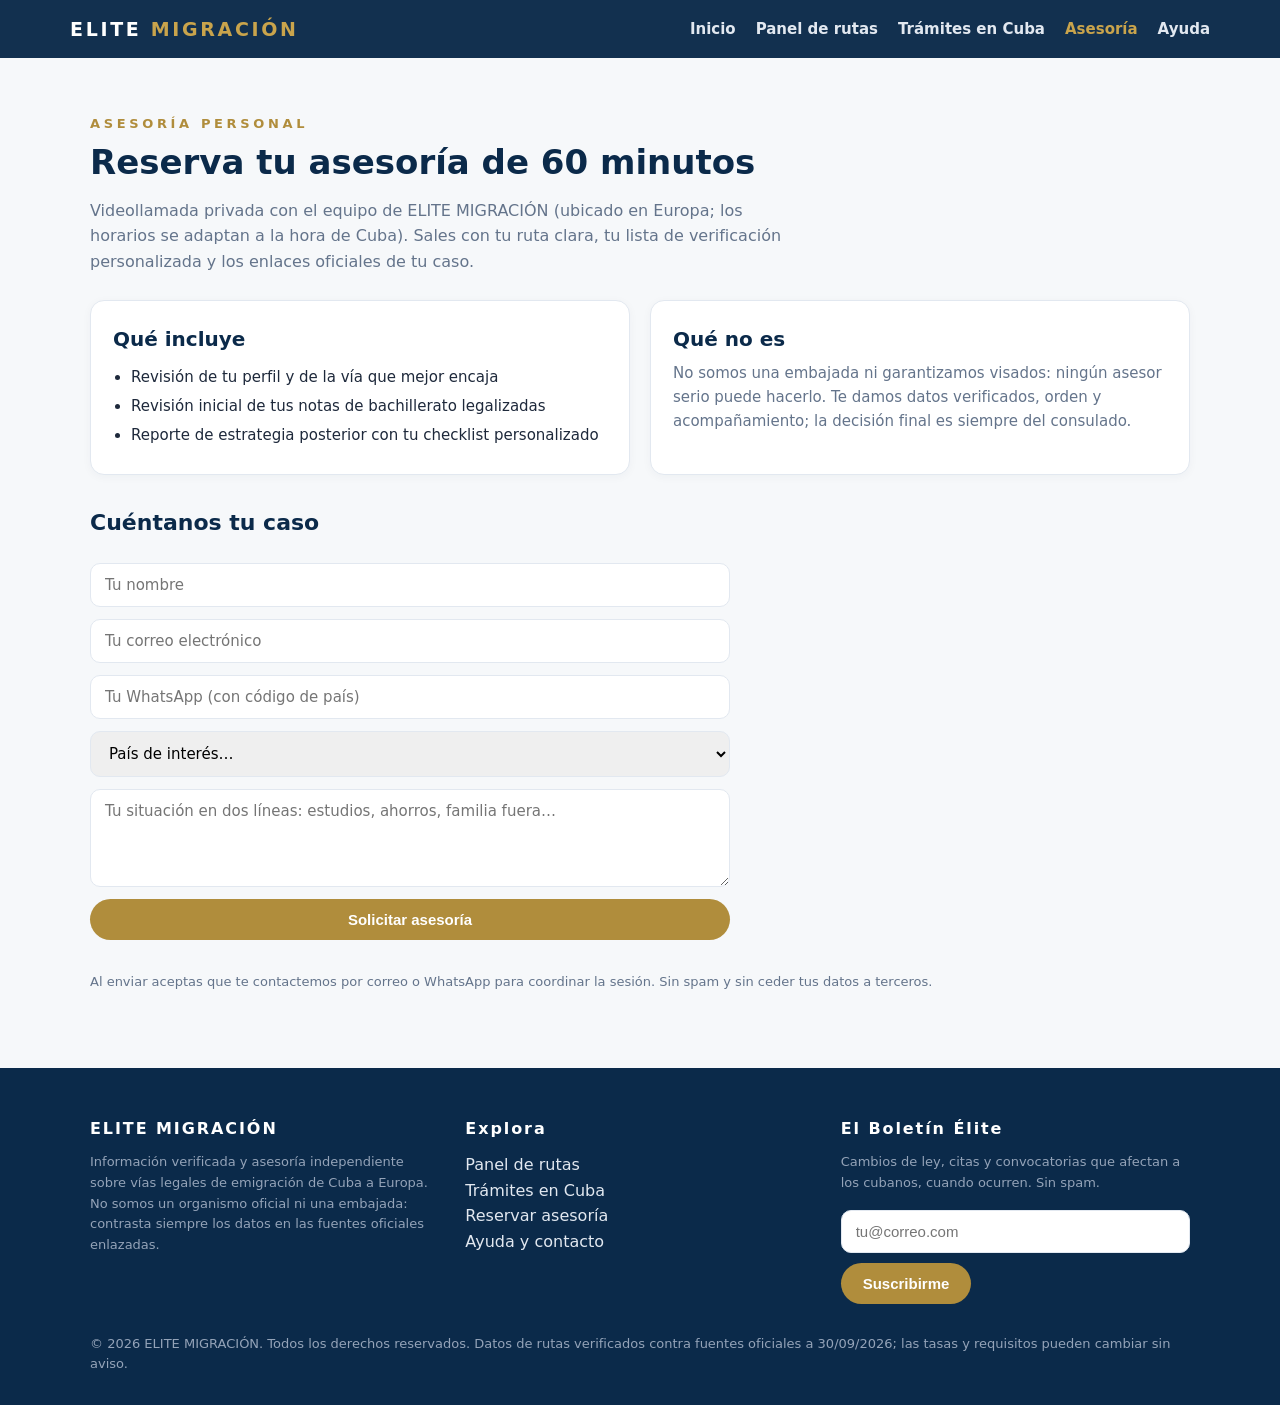
==== commit 557c90c0: "feat: nueva web ELITE MIGRACION (estilo informativo tipo Cuba with Yoyo) + backend en Cloudflare (Fu" ====
--- a/public/booking.html
+++ b/public/booking.html
@@ -1,265 +1,152 @@
 <!DOCTYPE html>
-<html class="light" lang="es">
+<html lang="es">
 <head>
-    <meta charset="utf-8"/>
-    <meta content="width=device-width, initial-scale=1.0" name="viewport"/>
-    <title>Elite Migración | Reserva tu Asesoría</title>
-    <script src="https://cdn.tailwindcss.com?plugins=forms,container-queries"></script>
-    <link href="https://fonts.googleapis.com/css2?family=Outfit:wght@100;300;400;500;600;700&amp;display=swap" rel="stylesheet"/>
-    <link href="https://fonts.googleapis.com/css2?family=Material+Symbols+Outlined:wght,FILL@100..700,0..1&amp;display=swap" rel="stylesheet"/>
-    <style>
-        body {
-            background-color: #0D0D0D;
-            color: #e5e2e1;
-            -webkit-font-smoothing: antialiased;
-            font-family: 'Outfit', sans-serif;
-        }
+<meta charset="UTF-8"/>
+<meta name="viewport" content="width=device-width, initial-scale=1.0"/>
+<title>ELITE MIGRACIÓN | Reserva tu asesoría</title>
+<meta name="description" content="Asesoría personal de 60 minutos por videollamada sobre vías legales de emigración de Cuba a Europa."/>
+<meta property="og:title" content="ELITE MIGRACIÓN | Reserva tu asesoría"/>
+<meta property="og:description" content="Asesoría personal de 60 minutos por videollamada sobre vías legales de emigración de Cuba a Europa."/>
+<meta property="og:type" content="website"/>
+<style>
+:root{--navy:#0B2A4A;--navy2:#063A5E;--gold:#B08D3C;--gold2:#C9A44C;--ink:#1E293B;--mut:#64748B;--bg:#F6F8FA;--card:#FFFFFF;--line:#E2E8F0}
+*{margin:0;padding:0;box-sizing:border-box}
+body{font-family:'Segoe UI',system-ui,-apple-system,Arial,sans-serif;color:var(--ink);background:var(--bg);line-height:1.6}
+a{color:var(--navy2);text-decoration:none}
+a:hover{text-decoration:underline}
+.wrap{max-width:1140px;margin:0 auto;padding:0 20px}
+header.site{position:sticky;top:0;z-index:50;background:rgba(11,42,74,.97);backdrop-filter:blur(6px)}
+.nav{display:flex;align-items:center;gap:26px;padding:14px 0;flex-wrap:wrap}
+.brand{color:#fff;font-weight:800;letter-spacing:.14em;font-size:19px}
+.brand span{color:var(--gold2)}
+.nav nav{display:flex;gap:20px;flex-wrap:wrap;margin-left:auto}
+.nav nav a{color:#E2E8F0;font-size:15px;font-weight:600}
+.nav nav a:hover{color:#fff;text-decoration:none}
+.btn{display:inline-block;background:var(--gold);color:#fff;font-weight:700;padding:12px 22px;border-radius:999px;border:none;cursor:pointer;font-size:15px}
+.btn:hover{background:var(--gold2);text-decoration:none}
+.btn.ghost{background:transparent;border:2px solid var(--gold);color:var(--navy)}
+.btn.navy{background:var(--navy)}
+.hero{background:linear-gradient(135deg,var(--navy) 0%,var(--navy2) 100%);color:#fff;padding:64px 0}
+.hero h1{font-size:42px;line-height:1.15;max-width:640px}
+.hero p{color:#CBD5E1;font-size:18px;max-width:560px;margin-top:14px}
+.hero .cta{margin-top:26px;display:flex;gap:14px;flex-wrap:wrap}
+.hero-grid{display:grid;grid-template-columns:1.1fr .9fr;gap:34px;align-items:center}
+.hero img{width:100%;border-radius:16px;box-shadow:0 18px 40px rgba(0,0,0,.35)}
+.eyebrow{letter-spacing:.28em;color:var(--gold2);font-weight:700;font-size:13px;text-transform:uppercase}
+section{padding:56px 0}
+h2.title{font-size:30px;color:var(--navy);margin-bottom:8px}
+p.lead{color:var(--mut);max-width:720px}
+.grid{display:grid;grid-template-columns:repeat(auto-fill,minmax(320px,1fr));gap:20px;margin-top:26px}
+.card{background:var(--card);border:1px solid var(--line);border-radius:14px;padding:22px;box-shadow:0 2px 10px rgba(11,42,74,.04)}
+.card h3{color:var(--navy);font-size:20px;margin-bottom:6px}
+.card p{color:var(--mut);font-size:15px}
+.chip{display:inline-block;font-size:12px;font-weight:700;letter-spacing:.06em;padding:4px 10px;border-radius:999px;text-transform:uppercase}
+.chip.ok{background:#E7F6EC;color:#157347}
+.chip.rev{background:#FFF4E0;color:#9A6B0F}
+.code{display:inline-flex;align-items:center;justify-content:center;width:44px;height:44px;border-radius:10px;background:var(--navy);color:var(--gold2);font-weight:800;letter-spacing:.05em}
+.card .top{display:flex;gap:14px;align-items:center;margin-bottom:10px}
+.kv{margin-top:12px;font-size:14px}
+.kv b{color:var(--navy)}
+ul.reqs{margin:10px 0 0 18px;font-size:15px;color:var(--ink)}
+ul.reqs li{margin-bottom:5px}
+.links{margin-top:14px;display:flex;gap:8px;flex-wrap:wrap}
+.links a{font-size:13px;font-weight:600;border:1px solid var(--line);padding:6px 12px;border-radius:999px;background:#F8FAFC}
+table{width:100%;border-collapse:collapse;background:#fff;border:1px solid var(--line);border-radius:12px;overflow:hidden;margin-top:22px}
+th{background:var(--navy);color:#fff;text-align:left;padding:12px 14px;font-size:14px}
+td{padding:11px 14px;border-top:1px solid var(--line);font-size:15px}
+.steps{display:grid;grid-template-columns:repeat(auto-fit,minmax(260px,1fr));gap:20px;margin-top:26px}
+.step{background:#fff;border:1px solid var(--line);border-radius:14px;padding:22px}
+.step .n{width:38px;height:38px;border-radius:50%;background:var(--gold);color:#fff;font-weight:800;display:flex;align-items:center;justify-content:center;margin-bottom:10px}
+.warn{background:#FFF8E6;border:1px solid #F0D48A;border-radius:12px;padding:16px 18px;font-size:15px;margin-top:16px}
+.note{font-size:13px;color:var(--mut);margin-top:10px}
+form.lead{display:grid;gap:12px;max-width:640px;margin-top:22px}
+form.lead input,form.lead select,form.lead textarea{padding:12px 14px;border:1px solid var(--line);border-radius:10px;font-size:15px;font-family:inherit;width:100%}
+form.news{display:flex;gap:10px;flex-wrap:wrap;margin-top:16px}
+form.news input{flex:1 1 240px;padding:12px 14px;border:1px solid var(--line);border-radius:10px;font-size:15px}
+.status{font-size:14px;margin-top:10px}
+.tl{max-width:760px;margin-top:24px}
+.tl-item{display:flex;gap:14px;background:#fff;border:1px solid var(--line);border-radius:12px;padding:16px 18px;margin-bottom:12px;align-items:flex-start}
+.tl-item input{width:20px;height:20px;margin-top:4px;accent-color:var(--gold)}
+.tl-item.done{opacity:.62}
+.tl-item h4{color:var(--navy);font-size:16px}
+.tl-item p{font-size:14px;color:var(--mut)}
+.progress{height:12px;background:#E2E8F0;border-radius:999px;overflow:hidden;max-width:760px;margin-top:14px}
+.progress i{display:block;height:100%;background:var(--gold);width:0%}
+.split{display:grid;grid-template-columns:1fr 1fr;gap:30px;align-items:center}
+.split img{width:100%;border-radius:14px}
+footer.site{background:var(--navy);color:#CBD5E1;padding:48px 0 30px;margin-top:20px}
+footer.site h4{color:#fff;letter-spacing:.12em}
+footer.site a{color:#E2E8F0}
+.fgrid{display:grid;grid-template-columns:repeat(auto-fit,minmax(240px,1fr));gap:26px}
+.small{font-size:13px;color:#94A3B8}
+@media(max-width:820px){.hero-grid,.split{grid-template-columns:1fr}.hero h1{font-size:32px}}
+</style>
+</head>
+<body>
+<header class="site"><div class="wrap nav">
+<a class="brand" href="index.html">ELITE <span>MIGRACIÓN</span></a>
+<nav><a href="index.html">Inicio</a><a href="dashboard.html">Panel de rutas</a><a href="tramites.html">Trámites en Cuba</a><a href="booking.html" style="color:#C9A44C">Asesoría</a><a href="chat.html">Ayuda</a></nav>
+</div></header>
 
-        .glass-card {
-            background: rgba(26, 26, 26, 0.6);
-            backdrop-filter: blur(20px);
-            border: 1px solid rgba(45, 55, 72, 0.3);
-            transition: all 0.3s ease-in-out;
-        }
+<section><div class="wrap">
+<p class="eyebrow" style="color:var(--gold)">Asesoría personal</p>
+<h2 class="title" style="font-size:34px">Reserva tu asesoría de 60 minutos</h2>
+<p class="lead">Videollamada privada con el equipo de ELITE MIGRACIÓN (ubicado en Europa; los horarios se adaptan a la hora de Cuba). Sales con tu ruta clara, tu lista de verificación personalizada y los enlaces oficiales de tu caso.</p>
+<div class="grid" style="grid-template-columns:repeat(auto-fit,minmax(260px,1fr))">
+<article class="card"><h3>Qué incluye</h3><ul class="reqs"><li>Revisión de tu perfil y de la vía que mejor encaja</li><li>Revisión inicial de tus notas de bachillerato legalizadas</li><li>Reporte de estrategia posterior con tu checklist personalizado</li></ul></article>
+<article class="card"><h3>Qué no es</h3><p>No somos una embajada ni garantizamos visados: ningún asesor serio puede hacerlo. Te damos datos verificados, orden y acompañamiento; la decisión final es siempre del consulado.</p></article>
+</div>
+<h3 style="color:var(--navy);margin-top:30px;font-size:22px">Cuéntanos tu caso</h3>
+<form class="lead" id="lead-form" novalidate>
+<input type="text" name="nombre" required placeholder="Tu nombre" aria-label="Nombre"/>
+<input type="email" name="email" placeholder="Tu correo electrónico" aria-label="Correo"/>
+<input type="text" name="whatsapp" placeholder="Tu WhatsApp (con código de país)" aria-label="WhatsApp"/>
+<select name="pais" aria-label="País de interés">
+<option value="">País de interés…</option><option>España</option><option>Portugal</option><option>Alemania</option><option>Italia</option><option>Irlanda</option><option>Grecia</option><option>Rumanía</option><option>Aún no lo sé</option>
+</select>
+<textarea name="mensaje" rows="4" placeholder="Tu situación en dos líneas: estudios, ahorros, familia fuera…" aria-label="Mensaje"></textarea>
+<input type="text" name="company" tabindex="-1" autocomplete="off" aria-hidden="true" style="display:none"/>
+<button class="btn" type="submit">Solicitar asesoría</button>
+<p class="status" id="lead-status" role="status"></p>
+</form>
+<p class="note">Al enviar aceptas que te contactemos por correo o WhatsApp para coordinar la sesión. Sin spam y sin ceder tus datos a terceros.</p>
+</div></section>
+<script>
+(function(){var f=document.getElementById('lead-form');var st=document.getElementById('lead-status');
+f.addEventListener('submit',function(e){e.preventDefault();
+var g=function(n){var el=f.querySelector('[name='+n+']');return el?el.value.trim():'';};
+var data={tipo:'asesoria',nombre:g('nombre'),email:g('email'),whatsapp:g('whatsapp'),pais:g('pais'),mensaje:g('mensaje'),company:g('company')};
+if(!data.nombre||(!data.email&&!data.whatsapp)){st.textContent='Déjanos tu nombre y al menos un correo o un WhatsApp.';return;}
+fetch('/api/lead',{method:'POST',headers:{'Content-Type':'application/json'},body:JSON.stringify(data)})
+.then(function(r){return r.json();}).then(function(b){st.textContent=b&&b.ok?'Solicitud recibida. Te contactamos en 24–48 horas para fijar la videollamada.':'Algo salió mal. Inténtalo de nuevo.';if(b&&b.ok)f.reset();})
+.catch(function(){st.textContent='Algo salió mal. Inténtalo de nuevo.';});});})();
+</script>
 
-        .glass-card:hover {
-            border-color: rgba(233, 193, 118, 0.2);
-        }
-
-        .calendar-day-active {
-            background: #e9c176;
-            color: #0D0D0D;
-            box-shadow: 0 0 15px rgba(233, 193, 118, 0.3);
-        }
-
-        .time-slot-active {
-            background: rgba(233, 193, 118, 0.1);
-            border-color: #e9c176;
-            color: #e9c176;
-        }
-
-        .premium-gradient-btn {
-            background: linear-gradient(135deg, #e9c176 0%, #dab36a 100%);
-            color: #0D0D0D;
-            transition: transform 0.2s ease;
-        }
-
-        .premium-gradient-btn:hover {
-            transform: translateY(-1px);
-            filter: brightness(1.1);
-        }
-
-        ::-webkit-scrollbar {
-            width: 4px;
-        }
-        ::-webkit-scrollbar-track {
-            background: #0D0D0D;
-        }
-        ::-webkit-scrollbar-thumb {
-            background: #353535;
-            border-radius: 2px;
-        }
-    </style>
-</head>
-<body class="font-body-md overflow-x-hidden">
-    <!-- Header -->
-    <header class="fixed top-0 w-full z-50 bg-[#0D0D0D]/80 backdrop-blur-xl border-b border-outline-variant/30 h-20 flex items-center px-margin-mobile md:px-margin-desktop">
-        <div class="max-w-container-max mx-auto w-full flex justify-between items-center">
-            <div class="flex items-center gap-4">
-                <a class="text-on-surface-variant hover:text-on-surface transition-colors flex items-center" href="dashboard.html">
-                    <span class="material-symbols-outlined mr-2 text-gold">arrow_back</span>
-                    <span class="font-label-md text-label-md">Volver al Panel</span>
-                </a>
-            </div>
-            <div class="font-display-lg text-[20px] md:text-[24px] tracking-tight text-secondary font-bold text-gradient-gold">
-                ELITE MIGRACIÓN
-            </div>
-            <div class="w-24 hidden md:block"></div> <!-- Spacer -->
-        </div>
-    </header>
-
-    <main class="pt-32 pb-section-gap px-margin-mobile md:px-margin-desktop max-w-container-max mx-auto min-h-screen">
-        <div class="grid grid-cols-1 lg:grid-cols-12 gap-8 items-start">
-            <!-- Left Column: Service Summary & Professional Profile -->
-            <div class="lg:col-span-4 space-y-6">
-                <div class="glass-card p-8 rounded-xl">
-                    <div class="flex items-center gap-4 mb-6">
-                        <div class="w-16 h-16 rounded-full overflow-hidden border border-outline-variant/30">
-                            <img alt="Perfil del Asesor" class="w-full h-full object-cover" src="https://lh3.googleusercontent.com/aida-public/[base64]"/>
-                        </div>
-                        <div>
-                            <h3 class="font-headline-md text-headline-md text-on-surface font-bold">Dr. Alexander Sterling</h3>
-                            <p class="font-caption text-caption text-secondary uppercase tracking-widest text-xs text-gradient-gold">Estratega Consular Senior</p>
-                        </div>
-                    </div>
-                    <div class="space-y-4 border-t border-outline-variant/30 pt-6">
-                        <div class="flex justify-between items-start">
-                            <div>
-                                <h4 class="font-label-md text-label-md text-on-surface-variant text-xs font-semibold">SERVICIO</h4>
-                                <p class="font-body-md text-body-md text-on-surface">Asesoría de Visas de Estudios y Trabajo</p>
-                            </div>
-                            <span class="material-symbols-outlined text-secondary text-gradient-gold">verified_user</span>
-                        </div>
-                        <div class="flex justify-between items-start">
-                            <div>
-                                <h4 class="font-label-md text-label-md text-on-surface-variant text-xs font-semibold">DURACIÓN</h4>
-                                <p class="font-body-md text-body-md text-on-surface">60 Minutos</p>
-                            </div>
-                            <span class="material-symbols-outlined text-on-surface-variant">schedule</span>
-                        </div>
-                        <div class="flex justify-between items-start">
-                            <div>
-                                <h4 class="font-label-md text-label-md text-on-surface-variant text-xs font-semibold">LLAMADA</h4>
-                                <p class="font-body-md text-body-md text-on-surface">Sala Privada Virtual (Cifrada/Segura)</p>
-                            </div>
-                            <span class="material-symbols-outlined text-on-surface-variant">videocam</span>
-                        </div>
-                    </div>
-                    <div class="mt-8 p-4 bg-[#141414] rounded-lg border border-outline-variant/20">
-                        <div class="flex items-center gap-3">
-                            <span class="material-symbols-outlined text-secondary text-gradient-gold">info</span>
-                            <p class="font-caption text-caption text-on-surface-variant text-xs">Tu asesor está ubicado en Europa. Las horas disponibles se muestran automáticamente adaptadas a la hora oficial de Cuba.</p>
-                        </div>
-                    </div>
-                </div>
-                <div class="glass-card p-6 rounded-xl overflow-hidden relative group">
-                    <div class="relative z-10">
-                        <h4 class="font-label-md text-label-md text-secondary mb-2 text-xs font-semibold text-gradient-gold">BENEFICIO PREMIUM</h4>
-                        <p class="font-body-md text-body-md text-on-surface text-sm">La sesión incluye la revisión inicial de tus notas de bachillerato legalizadas y un reporte de estrategia post-llamada con la lista de verificación personalizada.</p>
-                    </div>
-                </div>
-            </div>
-
-            <!-- Right Column: Interactive Calendar & Time Selection -->
-            <div class="lg:col-span-8 flex flex-col gap-6">
-                <!-- Date Selection -->
-                <div class="glass-card p-8 rounded-xl">
-                    <div class="flex justify-between items-center mb-8">
-                        <h2 class="font-headline-lg text-headline-lg text-on-surface font-bold text-gradient-gold">Selecciona la Fecha</h2>
-                        <div class="flex gap-2">
-                            <button class="p-2 hover:bg-surface-variant/20 rounded-full transition-colors border border-outline-variant/20">
-                                <span class="material-symbols-outlined text-xs">chevron_left</span>
-                            </button>
-                            <span class="px-4 py-2 font-label-md text-label-md flex items-center font-bold">Junio 2026</span>
-                            <button class="p-2 hover:bg-surface-variant/20 rounded-full transition-colors border border-outline-variant/20">
-                                <span class="material-symbols-outlined text-xs">chevron_right</span>
-                            </button>
-                        </div>
-                    </div>
-                    <div class="grid grid-cols-7 gap-4 text-center mb-4">
-                        <div class="font-label-md text-label-md text-on-surface-variant text-xs">LUN</div>
-                        <div class="font-label-md text-label-md text-on-surface-variant text-xs">MAR</div>
-                        <div class="font-label-md text-label-md text-on-surface-variant text-xs">MIÉ</div>
-                        <div class="font-label-md text-label-md text-on-surface-variant text-xs">JUE</div>
-                        <div class="font-label-md text-label-md text-on-surface-variant text-xs">VIE</div>
-                        <div class="font-label-md text-label-md text-secondary text-xs">SÁB</div>
-                        <div class="font-label-md text-label-md text-secondary text-xs">DOM</div>
-                    </div>
-                    <div class="grid grid-cols-7 gap-4">
-                        <!-- Calendar Days -->
-                        <div class="py-4 font-body-md text-on-surface-variant opacity-30 text-sm">25</div>
-                        <div class="py-4 font-body-md text-on-surface-variant opacity-30 text-sm">26</div>
-                        <div class="py-4 font-body-md text-on-surface-variant opacity-30 text-sm">27</div>
-                        <div class="py-4 font-body-md text-on-surface-variant opacity-30 text-sm">28</div>
-                        <button class="py-4 font-body-md rounded-lg hover:bg-surface-variant/10 transition-colors text-sm">1</button>
-                        <button class="py-4 font-body-md rounded-lg hover:bg-surface-variant/10 transition-colors text-sm">2</button>
-                        <button class="py-4 font-body-md rounded-lg hover:bg-surface-variant/10 transition-colors text-sm">3</button>
-                        <button class="py-4 font-body-md rounded-lg hover:bg-surface-variant/10 transition-colors text-sm">4</button>
-                        <button class="py-4 font-body-md rounded-lg hover:bg-surface-variant/10 transition-colors text-sm">5</button>
-                        <button class="py-4 font-body-md rounded-lg hover:bg-surface-variant/10 transition-colors text-sm">6</button>
-                        <button class="py-4 font-body-md rounded-lg hover:bg-surface-variant/10 transition-colors text-sm">7</button>
-                        <button class="py-4 font-body-md rounded-lg hover:bg-surface-variant/10 transition-colors text-sm">8</button>
-                        <button class="py-4 font-body-md rounded-lg hover:bg-surface-variant/10 transition-colors text-sm">9</button>
-                        <button class="py-4 font-body-md rounded-lg hover:bg-surface-variant/10 transition-colors text-sm">10</button>
-                        <button class="py-4 font-body-md rounded-lg hover:bg-surface-variant/10 transition-colors text-sm">11</button>
-                        <button class="py-4 font-body-md rounded-lg hover:bg-surface-variant/10 transition-colors text-sm">12</button>
-                        <button class="py-4 font-body-md calendar-day-active rounded-lg text-sm font-semibold">13</button>
-                        <button class="py-4 font-body-md rounded-lg hover:bg-surface-variant/10 transition-colors text-sm">14</button>
-                        <button class="py-4 font-body-md rounded-lg hover:bg-surface-variant/10 transition-colors text-sm">15</button>
-                        <button class="py-4 font-body-md rounded-lg hover:bg-surface-variant/10 transition-colors text-sm">16</button>
-                        <button class="py-4 font-body-md rounded-lg hover:bg-surface-variant/10 transition-colors text-sm">17</button>
-                    </div>
-                </div>
-
-                <!-- Time Selection -->
-                <div class="glass-card p-8 rounded-xl">
-                    <h2 class="font-headline-lg text-headline-lg text-on-surface mb-6 font-bold text-gradient-gold">Horarios Disponibles</h2>
-                    <p class="font-body-md text-on-surface-variant mb-8 text-sm">Fecha seleccionada: <span class="text-on-surface font-medium">Sábado, 13 de Junio de 2026</span></p>
-                    <div class="grid grid-cols-2 sm:grid-cols-3 md:grid-cols-4 gap-4">
-                        <button class="py-4 px-6 border border-outline-variant/30 rounded-lg font-label-md text-label-md hover:border-secondary transition-colors text-on-surface text-sm">09:00 AM</button>
-                        <button class="py-4 px-6 border border-outline-variant/30 rounded-lg font-label-md text-label-md hover:border-secondary transition-colors text-on-surface text-sm">10:30 AM</button>
-                        <button class="py-4 px-6 time-slot-active border rounded-lg font-label-md text-label-md transition-all text-sm font-semibold">12:00 PM</button>
-                        <button class="py-4 px-6 border border-outline-variant/30 rounded-lg font-label-md text-label-md hover:border-secondary transition-colors text-on-surface text-sm">01:30 PM</button>
-                        <button class="py-4 px-6 border border-outline-variant/30 rounded-lg font-label-md text-label-md hover:border-secondary transition-colors text-on-surface text-sm">03:00 PM</button>
-                        <button class="py-4 px-6 border border-outline-variant/30 rounded-lg font-label-md text-label-md opacity-20 cursor-not-allowed text-sm">04:30 PM</button>
-                        <button class="py-4 px-6 border border-outline-variant/30 rounded-lg font-label-md text-label-md hover:border-secondary transition-colors text-on-surface text-sm">06:00 PM</button>
-                        <button class="py-4 px-6 border border-outline-variant/30 rounded-lg font-label-md text-label-md hover:border-secondary transition-colors text-on-surface text-sm">07:30 PM</button>
-                    </div>
-                </div>
-
-                <!-- Confirm Section -->
-                <div class="glass-card p-8 rounded-xl flex flex-col md:flex-row justify-between items-center gap-6">
-                    <div class="text-center md:text-left">
-                        <p class="font-caption text-caption text-on-surface-variant uppercase tracking-widest mb-1 text-xs">VALOR DE LA CONSULTA</p>
-                        <h3 class="font-display-lg text-[28px] text-on-surface font-bold text-gradient-gold">150 € <span class="text-on-surface-variant text-sm font-normal">/ sesión</span></h3>
-                    </div>
-                    <button onclick="alert('Asesoría Confirmada. Recibirás el enlace de la videollamada segura en tu correo.')" class="premium-gradient-btn px-12 py-5 rounded-lg font-label-md text-label-md uppercase tracking-widest w-full md:w-auto shadow-xl font-bold">
-                        Confirmar Reserva
-                    </button>
-                </div>
-            </div>
-        </div>
-    </main>
-
-    <!-- Footer -->
-    <footer class="w-full py-12 border-t border-outline-variant/30 bg-[#0D0D0D]">
-        <div class="flex flex-col md:flex-row justify-between items-center px-margin-desktop max-w-container-max mx-auto gap-8">
-            <div class="font-headline-md text-headline-md text-secondary text-gradient-gold font-bold">
-                ELITE MIGRACIÓN
-            </div>
-            <div class="flex gap-8 text-xs text-on-surface-variant">
-                <a class="hover:text-primary transition-colors" href="#">Política de Privacidad</a>
-                <a class="hover:text-primary transition-colors" href="#">Términos del Servicio</a>
-                <a class="hover:text-primary transition-colors" href="#">Contacto</a>
-            </div>
-            <div class="font-caption text-caption text-on-surface-variant text-xs">
-                © 2026 ELITE MIGRACIÓN. Todos los derechos reservados.
-            </div>
-        </div>
-    </footer>
-
-    <script>
-        document.querySelectorAll('button').forEach(btn => {
-            btn.addEventListener('click', (e) => {
-                if (btn.classList.contains('border-outline-variant/30') && !btn.classList.contains('opacity-20')) {
-                    const siblings = btn.parentElement.querySelectorAll('button');
-                    siblings.forEach(s => {
-                        s.classList.remove('time-slot-active');
-                        s.classList.add('border-outline-variant/30', 'text-on-surface');
-                    });
-                    btn.classList.add('time-slot-active');
-                    btn.classList.remove('border-outline-variant/30', 'text-on-surface');
-                }
-
-                const ripple = document.createElement('div');
-                ripple.classList.add('absolute', 'inset-0', 'bg-white/10', 'animate-ping', 'rounded-lg');
-                btn.classList.add('relative', 'overflow-hidden');
-                btn.appendChild(ripple);
-                setTimeout(() => ripple.remove(), 400);
-            });
-        });
-
-        document.addEventListener('mousemove', (e) => {
-            const cards = document.querySelectorAll('.glass-card');
-            const x = e.clientX / window.innerWidth;
-            const y = e.clientY / window.innerHeight;
-
-            cards.forEach(card => {
-                const shiftX = (x - 0.5) * 5;
-                const shiftY = (y - 0.5) * 5;
-                card.style.transform = `translate(${shiftX}px, ${shiftY}px)`;
-            });
-        });
-    </script>
+<footer class="site"><div class="wrap">
+<div class="fgrid">
+<div><h4>ELITE MIGRACIÓN</h4>
+<p class="small" style="margin-top:10px">Información verificada y asesoría independiente sobre vías legales de emigración de Cuba a Europa. No somos un organismo oficial ni una embajada: contrasta siempre los datos en las fuentes oficiales enlazadas.</p></div>
+<div><h4>Explora</h4>
+<p style="margin-top:10px"><a href="dashboard.html">Panel de rutas</a><br/><a href="tramites.html">Trámites en Cuba</a><br/><a href="booking.html">Reservar asesoría</a><br/><a href="chat.html">Ayuda y contacto</a></p></div>
+<div><h4>El Boletín Élite</h4>
+<p class="small" style="margin-top:10px">Cambios de ley, citas y convocatorias que afectan a los cubanos, cuando ocurren. Sin spam.</p>
+<form class="news" id="news-form" novalidate>
+<input type="email" name="email" required placeholder="tu@correo.com" aria-label="Correo electrónico"/>
+<input type="text" name="company" tabindex="-1" autocomplete="off" aria-hidden="true" style="display:none"/>
+<button class="btn" type="submit">Suscribirme</button>
+<p class="status" id="news-status" role="status"></p>
+</form></div>
+</div>
+<p class="small" style="margin-top:30px">© 2026 ELITE MIGRACIÓN. Todos los derechos reservados. Datos de rutas verificados contra fuentes oficiales a 30/09/2026; las tasas y requisitos pueden cambiar sin aviso.</p>
+</div></footer>
+<script>
+(function(){var f=document.getElementById('news-form');if(!f)return;var st=document.getElementById('news-status');
+var src=(new URLSearchParams(location.search).get('src')||'').slice(0,40);
+f.addEventListener('submit',function(e){e.preventDefault();var em=f.querySelector('input[name=email]').value.trim();
+if(!em||em.indexOf('@')<0){st.textContent='Escribe un correo válido.';return;}
+fetch('/api/newsletter',{method:'POST',headers:{'Content-Type':'application/json'},body:JSON.stringify({email:em,company:f.querySelector('input[name=company]').value,src:src})})
+.then(function(r){return r.json();}).then(function(b){st.textContent=b&&b.ok?'Gracias: ya estás dentro del Boletín Élite.':'Algo salió mal. Inténtalo de nuevo.';if(b&&b.ok)f.reset();})
+.catch(function(){st.textContent='Algo salió mal. Inténtalo de nuevo.';});});})();
+</script>
 </body>
 </html>
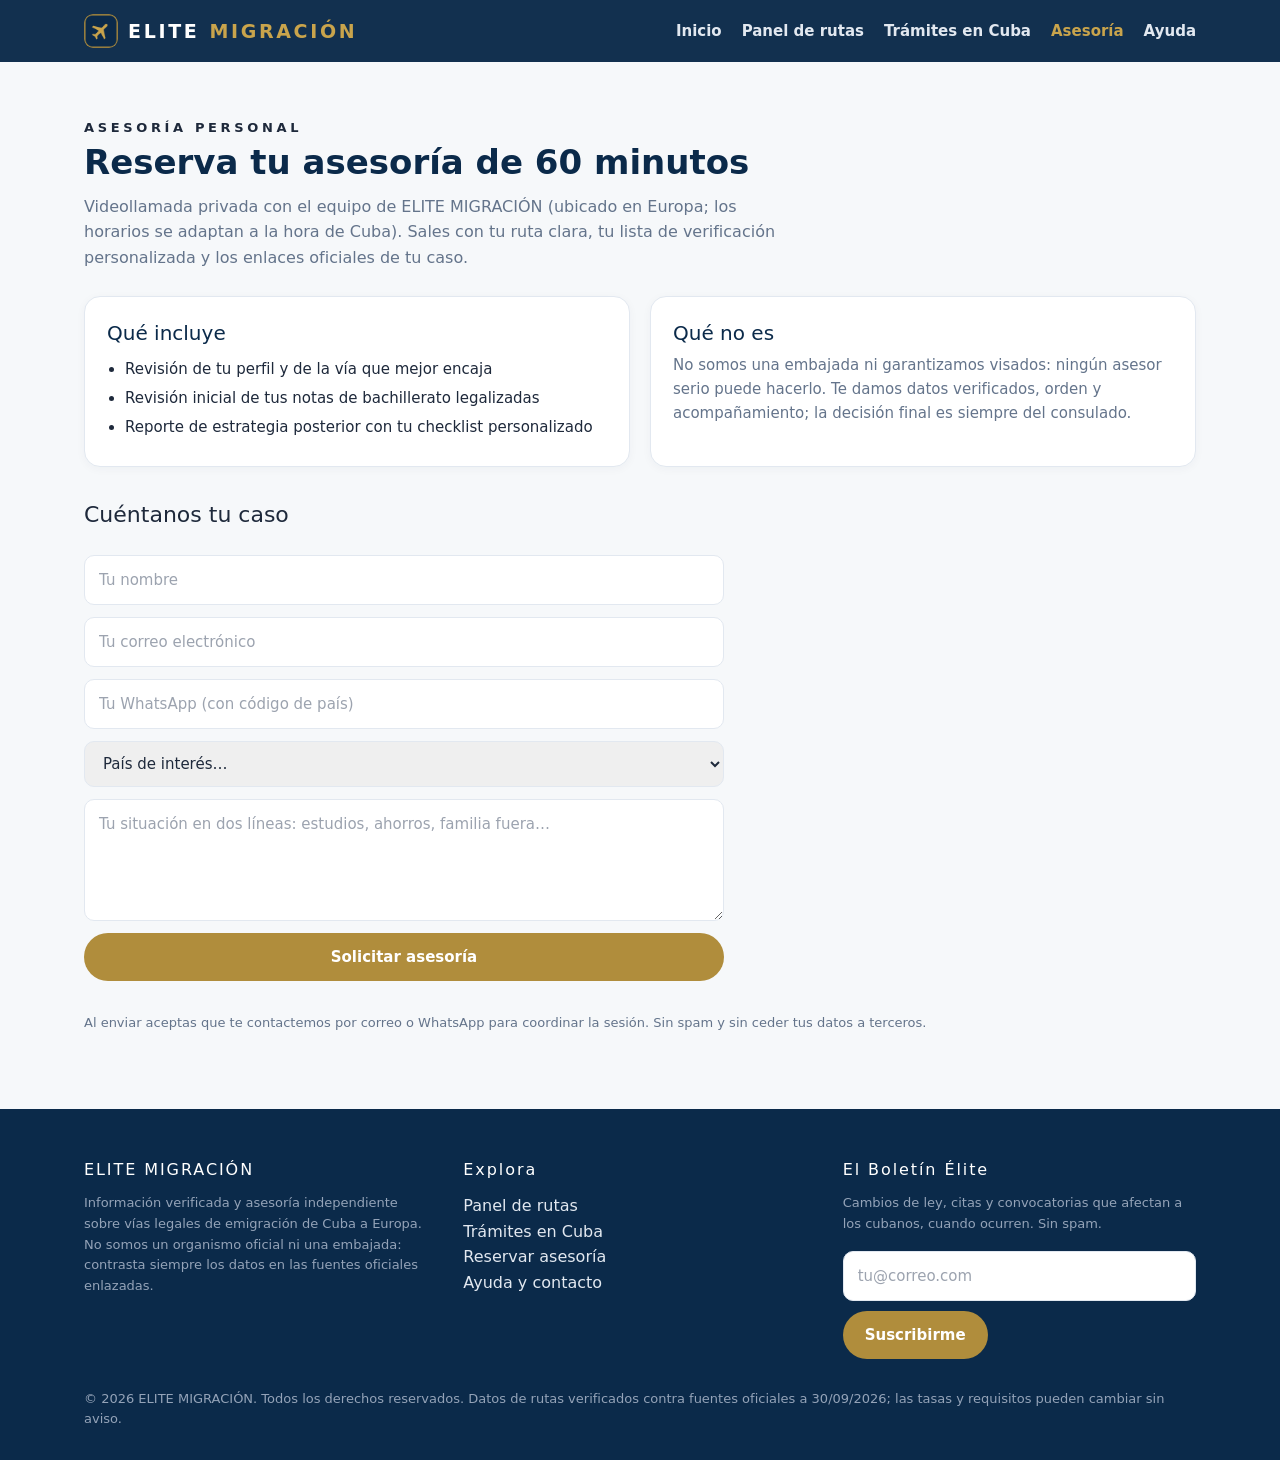
==== commit 8fde9840: "feat: hero con video de fondo en bucle (3 s), video del pasaporte a pie de pagina, logo avion + favi" ====
--- a/public/booking.html
+++ b/public/booking.html
@@ -8,83 +8,15 @@
 <meta property="og:title" content="ELITE MIGRACIÓN | Reserva tu asesoría"/>
 <meta property="og:description" content="Asesoría personal de 60 minutos por videollamada sobre vías legales de emigración de Cuba a Europa."/>
 <meta property="og:type" content="website"/>
-<style>
-:root{--navy:#0B2A4A;--navy2:#063A5E;--gold:#B08D3C;--gold2:#C9A44C;--ink:#1E293B;--mut:#64748B;--bg:#F6F8FA;--card:#FFFFFF;--line:#E2E8F0}
-*{margin:0;padding:0;box-sizing:border-box}
-body{font-family:'Segoe UI',system-ui,-apple-system,Arial,sans-serif;color:var(--ink);background:var(--bg);line-height:1.6}
-a{color:var(--navy2);text-decoration:none}
-a:hover{text-decoration:underline}
-.wrap{max-width:1140px;margin:0 auto;padding:0 20px}
-header.site{position:sticky;top:0;z-index:50;background:rgba(11,42,74,.97);backdrop-filter:blur(6px)}
-.nav{display:flex;align-items:center;gap:26px;padding:14px 0;flex-wrap:wrap}
-.brand{color:#fff;font-weight:800;letter-spacing:.14em;font-size:19px}
-.brand span{color:var(--gold2)}
-.nav nav{display:flex;gap:20px;flex-wrap:wrap;margin-left:auto}
-.nav nav a{color:#E2E8F0;font-size:15px;font-weight:600}
-.nav nav a:hover{color:#fff;text-decoration:none}
-.btn{display:inline-block;background:var(--gold);color:#fff;font-weight:700;padding:12px 22px;border-radius:999px;border:none;cursor:pointer;font-size:15px}
-.btn:hover{background:var(--gold2);text-decoration:none}
-.btn.ghost{background:transparent;border:2px solid var(--gold);color:var(--navy)}
-.btn.navy{background:var(--navy)}
-.hero{background:linear-gradient(135deg,var(--navy) 0%,var(--navy2) 100%);color:#fff;padding:64px 0}
-.hero h1{font-size:42px;line-height:1.15;max-width:640px}
-.hero p{color:#CBD5E1;font-size:18px;max-width:560px;margin-top:14px}
-.hero .cta{margin-top:26px;display:flex;gap:14px;flex-wrap:wrap}
-.hero-grid{display:grid;grid-template-columns:1.1fr .9fr;gap:34px;align-items:center}
-.hero img{width:100%;border-radius:16px;box-shadow:0 18px 40px rgba(0,0,0,.35)}
-.eyebrow{letter-spacing:.28em;color:var(--gold2);font-weight:700;font-size:13px;text-transform:uppercase}
-section{padding:56px 0}
-h2.title{font-size:30px;color:var(--navy);margin-bottom:8px}
-p.lead{color:var(--mut);max-width:720px}
-.grid{display:grid;grid-template-columns:repeat(auto-fill,minmax(320px,1fr));gap:20px;margin-top:26px}
-.card{background:var(--card);border:1px solid var(--line);border-radius:14px;padding:22px;box-shadow:0 2px 10px rgba(11,42,74,.04)}
-.card h3{color:var(--navy);font-size:20px;margin-bottom:6px}
-.card p{color:var(--mut);font-size:15px}
-.chip{display:inline-block;font-size:12px;font-weight:700;letter-spacing:.06em;padding:4px 10px;border-radius:999px;text-transform:uppercase}
-.chip.ok{background:#E7F6EC;color:#157347}
-.chip.rev{background:#FFF4E0;color:#9A6B0F}
-.code{display:inline-flex;align-items:center;justify-content:center;width:44px;height:44px;border-radius:10px;background:var(--navy);color:var(--gold2);font-weight:800;letter-spacing:.05em}
-.card .top{display:flex;gap:14px;align-items:center;margin-bottom:10px}
-.kv{margin-top:12px;font-size:14px}
-.kv b{color:var(--navy)}
-ul.reqs{margin:10px 0 0 18px;font-size:15px;color:var(--ink)}
-ul.reqs li{margin-bottom:5px}
-.links{margin-top:14px;display:flex;gap:8px;flex-wrap:wrap}
-.links a{font-size:13px;font-weight:600;border:1px solid var(--line);padding:6px 12px;border-radius:999px;background:#F8FAFC}
-table{width:100%;border-collapse:collapse;background:#fff;border:1px solid var(--line);border-radius:12px;overflow:hidden;margin-top:22px}
-th{background:var(--navy);color:#fff;text-align:left;padding:12px 14px;font-size:14px}
-td{padding:11px 14px;border-top:1px solid var(--line);font-size:15px}
-.steps{display:grid;grid-template-columns:repeat(auto-fit,minmax(260px,1fr));gap:20px;margin-top:26px}
-.step{background:#fff;border:1px solid var(--line);border-radius:14px;padding:22px}
-.step .n{width:38px;height:38px;border-radius:50%;background:var(--gold);color:#fff;font-weight:800;display:flex;align-items:center;justify-content:center;margin-bottom:10px}
-.warn{background:#FFF8E6;border:1px solid #F0D48A;border-radius:12px;padding:16px 18px;font-size:15px;margin-top:16px}
-.note{font-size:13px;color:var(--mut);margin-top:10px}
-form.lead{display:grid;gap:12px;max-width:640px;margin-top:22px}
-form.lead input,form.lead select,form.lead textarea{padding:12px 14px;border:1px solid var(--line);border-radius:10px;font-size:15px;font-family:inherit;width:100%}
-form.news{display:flex;gap:10px;flex-wrap:wrap;margin-top:16px}
-form.news input{flex:1 1 240px;padding:12px 14px;border:1px solid var(--line);border-radius:10px;font-size:15px}
-.status{font-size:14px;margin-top:10px}
-.tl{max-width:760px;margin-top:24px}
-.tl-item{display:flex;gap:14px;background:#fff;border:1px solid var(--line);border-radius:12px;padding:16px 18px;margin-bottom:12px;align-items:flex-start}
-.tl-item input{width:20px;height:20px;margin-top:4px;accent-color:var(--gold)}
-.tl-item.done{opacity:.62}
-.tl-item h4{color:var(--navy);font-size:16px}
-.tl-item p{font-size:14px;color:var(--mut)}
-.progress{height:12px;background:#E2E8F0;border-radius:999px;overflow:hidden;max-width:760px;margin-top:14px}
-.progress i{display:block;height:100%;background:var(--gold);width:0%}
-.split{display:grid;grid-template-columns:1fr 1fr;gap:30px;align-items:center}
-.split img{width:100%;border-radius:14px}
-footer.site{background:var(--navy);color:#CBD5E1;padding:48px 0 30px;margin-top:20px}
-footer.site h4{color:#fff;letter-spacing:.12em}
-footer.site a{color:#E2E8F0}
-.fgrid{display:grid;grid-template-columns:repeat(auto-fit,minmax(240px,1fr));gap:26px}
-.small{font-size:13px;color:#94A3B8}
-@media(max-width:820px){.hero-grid,.split{grid-template-columns:1fr}.hero h1{font-size:32px}}
-</style>
+
+<link rel="icon" type="image/svg+xml" href="assets/icons/favicon.svg"/>
+<link rel="icon" type="image/png" sizes="32x32" href="assets/icons/favicon-32.png"/>
+<link rel="apple-touch-icon" sizes="180x180" href="assets/icons/apple-touch-icon.png"/>
+<link rel="stylesheet" href="assets/css/site.css"/>
 </head>
 <body>
 <header class="site"><div class="wrap nav">
-<a class="brand" href="index.html">ELITE <span>MIGRACIÓN</span></a>
+<a class="brand" href="index.html"><img src="assets/icons/apple-touch-icon.png" alt="Logotipo de ELITE MIGRACIÓN" width="34" height="34" style="border-radius:9px"/>ELITE <span>MIGRACIÓN</span></a>
 <nav><a href="index.html">Inicio</a><a href="dashboard.html">Panel de rutas</a><a href="tramites.html">Trámites en Cuba</a><a href="booking.html" style="color:#C9A44C">Asesoría</a><a href="chat.html">Ayuda</a></nav>
 </div></header>
 
--- a/public/assets/css/site.css
+++ b/public/assets/css/site.css
@@ -0,0 +1 @@
+*,:after,:before{--tw-border-spacing-x:0;--tw-border-spacing-y:0;--tw-translate-x:0;--tw-translate-y:0;--tw-rotate:0;--tw-skew-x:0;--tw-skew-y:0;--tw-scale-x:1;--tw-scale-y:1;--tw-pan-x: ;--tw-pan-y: ;--tw-pinch-zoom: ;--tw-scroll-snap-strictness:proximity;--tw-gradient-from-position: ;--tw-gradient-via-position: ;--tw-gradient-to-position: ;--tw-ordinal: ;--tw-slashed-zero: ;--tw-numeric-figure: ;--tw-numeric-spacing: ;--tw-numeric-fraction: ;--tw-ring-inset: ;--tw-ring-offset-width:0px;--tw-ring-offset-color:#fff;--tw-ring-color:rgba(59,130,246,.5);--tw-ring-offset-shadow:0 0 #0000;--tw-ring-shadow:0 0 #0000;--tw-shadow:0 0 #0000;--tw-shadow-colored:0 0 #0000;--tw-blur: ;--tw-brightness: ;--tw-contrast: ;--tw-grayscale: ;--tw-hue-rotate: ;--tw-invert: ;--tw-saturate: ;--tw-sepia: ;--tw-drop-shadow: ;--tw-backdrop-blur: ;--tw-backdrop-brightness: ;--tw-backdrop-contrast: ;--tw-backdrop-grayscale: ;--tw-backdrop-hue-rotate: ;--tw-backdrop-invert: ;--tw-backdrop-opacity: ;--tw-backdrop-saturate: ;--tw-backdrop-sepia: ;--tw-contain-size: ;--tw-contain-layout: ;--tw-contain-paint: ;--tw-contain-style: }::backdrop{--tw-border-spacing-x:0;--tw-border-spacing-y:0;--tw-translate-x:0;--tw-translate-y:0;--tw-rotate:0;--tw-skew-x:0;--tw-skew-y:0;--tw-scale-x:1;--tw-scale-y:1;--tw-pan-x: ;--tw-pan-y: ;--tw-pinch-zoom: ;--tw-scroll-snap-strictness:proximity;--tw-gradient-from-position: ;--tw-gradient-via-position: ;--tw-gradient-to-position: ;--tw-ordinal: ;--tw-slashed-zero: ;--tw-numeric-figure: ;--tw-numeric-spacing: ;--tw-numeric-fraction: ;--tw-ring-inset: ;--tw-ring-offset-width:0px;--tw-ring-offset-color:#fff;--tw-ring-color:rgba(59,130,246,.5);--tw-ring-offset-shadow:0 0 #0000;--tw-ring-shadow:0 0 #0000;--tw-shadow:0 0 #0000;--tw-shadow-colored:0 0 #0000;--tw-blur: ;--tw-brightness: ;--tw-contrast: ;--tw-grayscale: ;--tw-hue-rotate: ;--tw-invert: ;--tw-saturate: ;--tw-sepia: ;--tw-drop-shadow: ;--tw-backdrop-blur: ;--tw-backdrop-brightness: ;--tw-backdrop-contrast: ;--tw-backdrop-grayscale: ;--tw-backdrop-hue-rotate: ;--tw-backdrop-invert: ;--tw-backdrop-opacity: ;--tw-backdrop-saturate: ;--tw-backdrop-sepia: ;--tw-contain-size: ;--tw-contain-layout: ;--tw-contain-paint: ;--tw-contain-style: }/*! tailwindcss v3.4.17 | MIT License | https://tailwindcss.com*/*,:after,:before{border:0 solid #e5e7eb;box-sizing:border-box}:after,:before{--tw-content:""}:host,html{line-height:1.5;-webkit-text-size-adjust:100%;font-family:Segoe UI,system-ui,-apple-system,Arial,sans-serif;font-feature-settings:normal;font-variation-settings:normal;-moz-tab-size:4;-o-tab-size:4;tab-size:4;-webkit-tap-highlight-color:transparent}body{line-height:inherit;margin:0}hr{border-top-width:1px;color:inherit;height:0}abbr:where([title]){-webkit-text-decoration:underline dotted;text-decoration:underline dotted}h1,h2,h3,h4,h5,h6{font-size:inherit;font-weight:inherit}a{color:inherit;text-decoration:inherit}b,strong{font-weight:bolder}code,kbd,pre,samp{font-family:ui-monospace,SFMono-Regular,Menlo,Monaco,Consolas,Liberation Mono,Courier New,monospace;font-feature-settings:normal;font-size:1em;font-variation-settings:normal}small{font-size:80%}sub,sup{font-size:75%;line-height:0;position:relative;vertical-align:baseline}sub{bottom:-.25em}sup{top:-.5em}table{border-color:inherit;text-indent:0}button,input,optgroup,select,textarea{color:inherit;font-family:inherit;font-feature-settings:inherit;font-size:100%;font-variation-settings:inherit;font-weight:inherit;letter-spacing:inherit;line-height:inherit;margin:0;padding:0}button,select{text-transform:none}button,input:where([type=button]),input:where([type=reset]),input:where([type=submit]){-webkit-appearance:button;background-color:transparent;background-image:none}:-moz-focusring{outline:auto}:-moz-ui-invalid{box-shadow:none}progress{vertical-align:baseline}::-webkit-inner-spin-button,::-webkit-outer-spin-button{height:auto}[type=search]{-webkit-appearance:textfield;outline-offset:-2px}::-webkit-search-decoration{-webkit-appearance:none}::-webkit-file-upload-button{-webkit-appearance:button;font:inherit}summary{display:list-item}blockquote,dd,dl,figure,h1,h2,h3,h4,h5,h6,hr,p,pre{margin:0}fieldset{margin:0}fieldset,legend{padding:0}menu,ol,ul{list-style:none;margin:0;padding:0}dialog{padding:0}textarea{resize:vertical}input::-moz-placeholder,textarea::-moz-placeholder{color:#9ca3af;opacity:1}input::placeholder,textarea::placeholder{color:#9ca3af;opacity:1}[role=button],button{cursor:pointer}:disabled{cursor:default}audio,canvas,embed,iframe,img,object,svg,video{display:block;vertical-align:middle}img,video{height:auto;max-width:100%}[hidden]:where(:not([hidden=until-found])){display:none}body{--tw-bg-opacity:1;background-color:rgb(246 248 250/var(--tw-bg-opacity,1));font-family:Segoe UI,system-ui,-apple-system,Arial,sans-serif;--tw-text-opacity:1;color:rgb(30 41 59/var(--tw-text-opacity,1));-webkit-font-smoothing:antialiased;-moz-osx-font-smoothing:grayscale;line-height:1.6}section{padding:56px 0}a{--tw-text-opacity:1;color:rgb(6 58 94/var(--tw-text-opacity,1))}a:hover{text-decoration:underline}.wrap{margin-left:auto;margin-right:auto;max-width:72rem;padding-left:1.25rem;padding-right:1.25rem}header.site{position:sticky;top:0;z-index:50;--tw-backdrop-blur:blur(8px);-webkit-backdrop-filter:var(--tw-backdrop-blur) var(--tw-backdrop-brightness) var(--tw-backdrop-contrast) var(--tw-backdrop-grayscale) var(--tw-backdrop-hue-rotate) var(--tw-backdrop-invert) var(--tw-backdrop-opacity) var(--tw-backdrop-saturate) var(--tw-backdrop-sepia);backdrop-filter:var(--tw-backdrop-blur) var(--tw-backdrop-brightness) var(--tw-backdrop-contrast) var(--tw-backdrop-grayscale) var(--tw-backdrop-hue-rotate) var(--tw-backdrop-invert) var(--tw-backdrop-opacity) var(--tw-backdrop-saturate) var(--tw-backdrop-sepia);background:rgba(11,42,74,.97)}.nav{flex-wrap:wrap;gap:26px;padding-bottom:.875rem;padding-top:.875rem}.brand,.nav{align-items:center;display:flex}.brand{font-size:19px;font-weight:800;gap:.625rem;letter-spacing:.14em;--tw-text-opacity:1;color:rgb(255 255 255/var(--tw-text-opacity,1));text-decoration-line:none}.brand span{--tw-text-opacity:1;color:rgb(201 164 76/var(--tw-text-opacity,1))}.brand:hover{text-decoration:none}.nav nav{display:flex;flex-wrap:wrap;gap:1.25rem;margin-left:auto}.nav nav a{font-size:15px;font-weight:600;--tw-text-opacity:1;color:rgb(226 232 240/var(--tw-text-opacity,1));text-decoration-line:none}.nav nav a:hover{--tw-text-opacity:1;color:rgb(255 255 255/var(--tw-text-opacity,1));text-decoration:none}.btn{align-items:center;border-radius:9999px;border-width:0;cursor:pointer;display:inline-flex;justify-content:center;--tw-bg-opacity:1;background-color:rgb(176 141 60/var(--tw-bg-opacity,1));font-size:15px;font-weight:700;padding:.75rem 22px;--tw-text-opacity:1;color:rgb(255 255 255/var(--tw-text-opacity,1));text-decoration-line:none;transition-duration:.15s;transition-property:color,background-color,border-color,text-decoration-color,fill,stroke,opacity,box-shadow,transform,filter,-webkit-backdrop-filter;transition-property:color,background-color,border-color,text-decoration-color,fill,stroke,opacity,box-shadow,transform,filter,backdrop-filter;transition-property:color,background-color,border-color,text-decoration-color,fill,stroke,opacity,box-shadow,transform,filter,backdrop-filter,-webkit-backdrop-filter;transition-timing-function:cubic-bezier(.4,0,.2,1)}.btn:hover{--tw-bg-opacity:1;background-color:rgb(201 164 76/var(--tw-bg-opacity,1));text-decoration:none}.btn.ghost{border-style:solid;border-width:2px;--tw-border-opacity:1;background-color:transparent;border-color:rgb(176 141 60/var(--tw-border-opacity,1));--tw-text-opacity:1;color:rgb(11 42 74/var(--tw-text-opacity,1))}.btn.navy{--tw-bg-opacity:1;background-color:rgb(11 42 74/var(--tw-bg-opacity,1))}.eyebrow{color:rgb(201 164 76/var(--tw-text-opacity,1));font-size:13px;letter-spacing:.28em;text-transform:uppercase}.eyebrow,h2.title{font-weight:700;--tw-text-opacity:1}h2.title{color:rgb(11 42 74/var(--tw-text-opacity,1));font-size:30px;line-height:1.375;margin-bottom:.5rem}p.lead{max-width:720px;--tw-text-opacity:1;color:rgb(100 116 139/var(--tw-text-opacity,1))}.grid{display:grid;gap:1.25rem;grid-template-columns:repeat(auto-fill,minmax(320px,1fr));margin-top:26px}.card{border-radius:1rem;border-width:1px;--tw-border-opacity:1;border-color:rgb(226 232 240/var(--tw-border-opacity,1));--tw-bg-opacity:1;background-color:rgb(255 255 255/var(--tw-bg-opacity,1));padding:22px;--tw-shadow:0 2px 10px rgba(11,42,74,.04);--tw-shadow-colored:0 2px 10px var(--tw-shadow-color);transition-duration:.3s;transition-property:color,background-color,border-color,text-decoration-color,fill,stroke,opacity,box-shadow,transform,filter,-webkit-backdrop-filter;transition-property:color,background-color,border-color,text-decoration-color,fill,stroke,opacity,box-shadow,transform,filter,backdrop-filter;transition-property:color,background-color,border-color,text-decoration-color,fill,stroke,opacity,box-shadow,transform,filter,backdrop-filter,-webkit-backdrop-filter;transition-timing-function:cubic-bezier(.4,0,.2,1)}.card,.card:hover{box-shadow:var(--tw-ring-offset-shadow,0 0 #0000),var(--tw-ring-shadow,0 0 #0000),var(--tw-shadow)}.card:hover{--tw-translate-y:-0.25rem;transform:translate(var(--tw-translate-x),var(--tw-translate-y)) rotate(var(--tw-rotate)) skewX(var(--tw-skew-x)) skewY(var(--tw-skew-y)) scaleX(var(--tw-scale-x)) scaleY(var(--tw-scale-y));--tw-shadow:0 16px 34px rgba(11,42,74,.12);--tw-shadow-colored:0 16px 34px var(--tw-shadow-color)}.card h3{font-size:1.25rem;line-height:1.75rem;margin-bottom:.375rem;--tw-text-opacity:1;color:rgb(11 42 74/var(--tw-text-opacity,1))}.card p{font-size:15px;--tw-text-opacity:1;color:rgb(100 116 139/var(--tw-text-opacity,1))}.card .top{align-items:center;display:flex;gap:.875rem;margin-bottom:.625rem}.code{align-items:center;border-radius:10px;display:inline-flex;height:2.75rem;justify-content:center;width:2.75rem;--tw-bg-opacity:1;background-color:rgb(11 42 74/var(--tw-bg-opacity,1));font-weight:800;letter-spacing:.05em;--tw-text-opacity:1;color:rgb(201 164 76/var(--tw-text-opacity,1))}.chip{border-radius:9999px;display:inline-block;font-size:.75rem;font-weight:700;letter-spacing:.05em;line-height:1rem;padding:.25rem .625rem;text-transform:uppercase}.chip.ok{background-color:rgb(236 253 245/var(--tw-bg-opacity,1));color:rgb(4 120 87/var(--tw-text-opacity,1))}.chip.ok,.chip.rev{--tw-bg-opacity:1;--tw-text-opacity:1}.chip.rev{background-color:rgb(255 251 235/var(--tw-bg-opacity,1));color:rgb(180 83 9/var(--tw-text-opacity,1))}.kv{font-size:.875rem;line-height:1.25rem;margin-top:.75rem}.kv b{color:rgb(11 42 74/var(--tw-text-opacity,1))}.kv b,ul.reqs{--tw-text-opacity:1}ul.reqs{color:rgb(30 41 59/var(--tw-text-opacity,1));font-size:15px;list-style:disc;margin-left:18px;margin-top:.625rem}ul.reqs li{margin-bottom:5px}.links{display:flex;flex-wrap:wrap;gap:.5rem;margin-top:.875rem}.links a{background-color:rgb(248 250 252/var(--tw-bg-opacity,1));border-color:rgb(226 232 240/var(--tw-border-opacity,1));border-radius:9999px;border-width:1px;font-size:13px;font-weight:600;padding:.375rem .75rem}.links a,table{--tw-border-opacity:1;--tw-bg-opacity:1}table{background-color:rgb(255 255 255/var(--tw-bg-opacity,1));border-collapse:collapse;border-color:rgb(226 232 240/var(--tw-border-opacity,1));border-radius:.75rem;border-width:1px;margin-top:22px;overflow:hidden;width:100%}th{--tw-bg-opacity:1;background-color:rgb(11 42 74/var(--tw-bg-opacity,1));font-size:.875rem;line-height:1.25rem;padding:.75rem .875rem;text-align:left;--tw-text-opacity:1;color:rgb(255 255 255/var(--tw-text-opacity,1))}td{border-top-width:1px;--tw-border-opacity:1;border-color:rgb(226 232 240/var(--tw-border-opacity,1));font-size:15px;padding:11px .875rem}.steps{display:grid;gap:1.25rem;grid-template-columns:repeat(auto-fit,minmax(260px,1fr));margin-top:26px}.step{border-radius:1rem;border-width:1px;--tw-border-opacity:1;border-color:rgb(226 232 240/var(--tw-border-opacity,1));--tw-bg-opacity:1;background-color:rgb(255 255 255/var(--tw-bg-opacity,1));padding:22px}.step .n{align-items:center;border-radius:9999px;display:flex;height:38px;justify-content:center;margin-bottom:.625rem;width:38px;--tw-bg-opacity:1;background-color:rgb(176 141 60/var(--tw-bg-opacity,1));font-weight:800;--tw-text-opacity:1;color:rgb(255 255 255/var(--tw-text-opacity,1))}.step h3{--tw-text-opacity:1;color:rgb(11 42 74/var(--tw-text-opacity,1))}.warn{border-radius:.75rem;border-width:1px;margin-top:1rem;--tw-border-opacity:1;border-color:rgb(240 212 138/var(--tw-border-opacity,1));--tw-bg-opacity:1;background-color:rgb(255 248 230/var(--tw-bg-opacity,1));font-size:15px;padding:18px}.note{font-size:13px;margin-top:.625rem;--tw-text-opacity:1;color:rgb(100 116 139/var(--tw-text-opacity,1))}.status{font-size:.875rem;line-height:1.25rem;margin-top:.625rem}.small{font-size:13px;--tw-text-opacity:1;color:rgb(148 163 184/var(--tw-text-opacity,1))}form.lead{display:grid;gap:.75rem;margin-top:22px;max-width:640px}form.lead input,form.lead select,form.lead textarea{border-radius:10px;border-width:1px;width:100%;--tw-border-opacity:1;border-color:rgb(226 232 240/var(--tw-border-opacity,1));font-family:inherit;font-size:15px;padding:.75rem .875rem}form.news{display:flex;flex-wrap:wrap;gap:.625rem;margin-top:1rem}form.news input{border-radius:10px;border-width:1px;--tw-border-opacity:1;border-color:rgb(226 232 240/var(--tw-border-opacity,1));flex:1 1 240px;font-size:15px;padding:.75rem .875rem}.tl{margin-top:1.5rem;max-width:760px}.tl-item{align-items:flex-start;border-radius:.75rem;border-width:1px;display:flex;gap:.875rem;margin-bottom:.75rem;--tw-border-opacity:1;border-color:rgb(226 232 240/var(--tw-border-opacity,1));--tw-bg-opacity:1;background-color:rgb(255 255 255/var(--tw-bg-opacity,1));padding:18px}.tl-item input{accent-color:#b08d3c;height:1.25rem;margin-top:.25rem;width:1.25rem}.tl-item.done{opacity:.62}.tl-item h4{font-size:1rem;line-height:1.5rem;--tw-text-opacity:1;color:rgb(11 42 74/var(--tw-text-opacity,1))}.tl-item p{font-size:.875rem;line-height:1.25rem;--tw-text-opacity:1;color:rgb(100 116 139/var(--tw-text-opacity,1))}.progress{border-radius:9999px;height:.75rem;margin-top:.875rem;max-width:760px;overflow:hidden;--tw-bg-opacity:1;background-color:rgb(226 232 240/var(--tw-bg-opacity,1))}.progress i{display:block;height:100%;--tw-bg-opacity:1;background-color:rgb(176 141 60/var(--tw-bg-opacity,1));width:0}.split{align-items:center;display:grid;gap:30px;grid-template-columns:1fr 1fr}.split img{border-radius:1rem;width:100%}@media (max-width:820px){.split{grid-template-columns:1fr}}footer.site{margin-top:1.25rem;--tw-bg-opacity:1;background-color:rgb(11 42 74/var(--tw-bg-opacity,1));padding-bottom:30px;padding-top:3rem;--tw-text-opacity:1;color:rgb(203 213 225/var(--tw-text-opacity,1))}footer.site h4{letter-spacing:.12em;--tw-text-opacity:1;color:rgb(255 255 255/var(--tw-text-opacity,1))}footer.site a{--tw-text-opacity:1;color:rgb(226 232 240/var(--tw-text-opacity,1))}.fgrid{display:grid;gap:26px;grid-template-columns:repeat(auto-fit,minmax(240px,1fr))}.absolute{position:absolute}.relative{position:relative}.inset-0{inset:0}.mx-auto{margin-left:auto;margin-right:auto}.mt-4{margin-top:1rem}.mt-7{margin-top:1.75rem}.flex{display:flex}.table{display:table}.grid{display:grid}.h-full{height:100%}.w-full{width:100%}.max-w-2xl{max-width:42rem}.max-w-6xl{max-width:72rem}.max-w-xl{max-width:36rem}.flex-wrap{flex-wrap:wrap}.items-center{align-items:center}.gap-3\.5{gap:.875rem}.gap-\[30px\]{gap:30px}.overflow-hidden{overflow:hidden}.bg-navy{--tw-bg-opacity:1;background-color:rgb(11 42 74/var(--tw-bg-opacity,1))}.bg-white{--tw-bg-opacity:1;background-color:rgb(255 255 255/var(--tw-bg-opacity,1))}.object-cover{-o-object-fit:cover;object-fit:cover}.\!py-0{padding-bottom:0!important;padding-top:0!important}.px-5{padding-left:1.25rem;padding-right:1.25rem}.py-24{padding-bottom:6rem;padding-top:6rem}.text-4xl{font-size:2.25rem;line-height:2.5rem}.text-lg{font-size:1.125rem;line-height:1.75rem}.font-bold{font-weight:700}.leading-\[1\.15\]{line-height:1.15}.text-slate-300{--tw-text-opacity:1;color:rgb(203 213 225/var(--tw-text-opacity,1))}.text-white{--tw-text-opacity:1;color:rgb(255 255 255/var(--tw-text-opacity,1))}@media (min-width:768px){.md\:grid-cols-2{grid-template-columns:repeat(2,minmax(0,1fr))}.md\:py-28{padding-bottom:7rem;padding-top:7rem}.md\:text-\[44px\]{font-size:44px}}
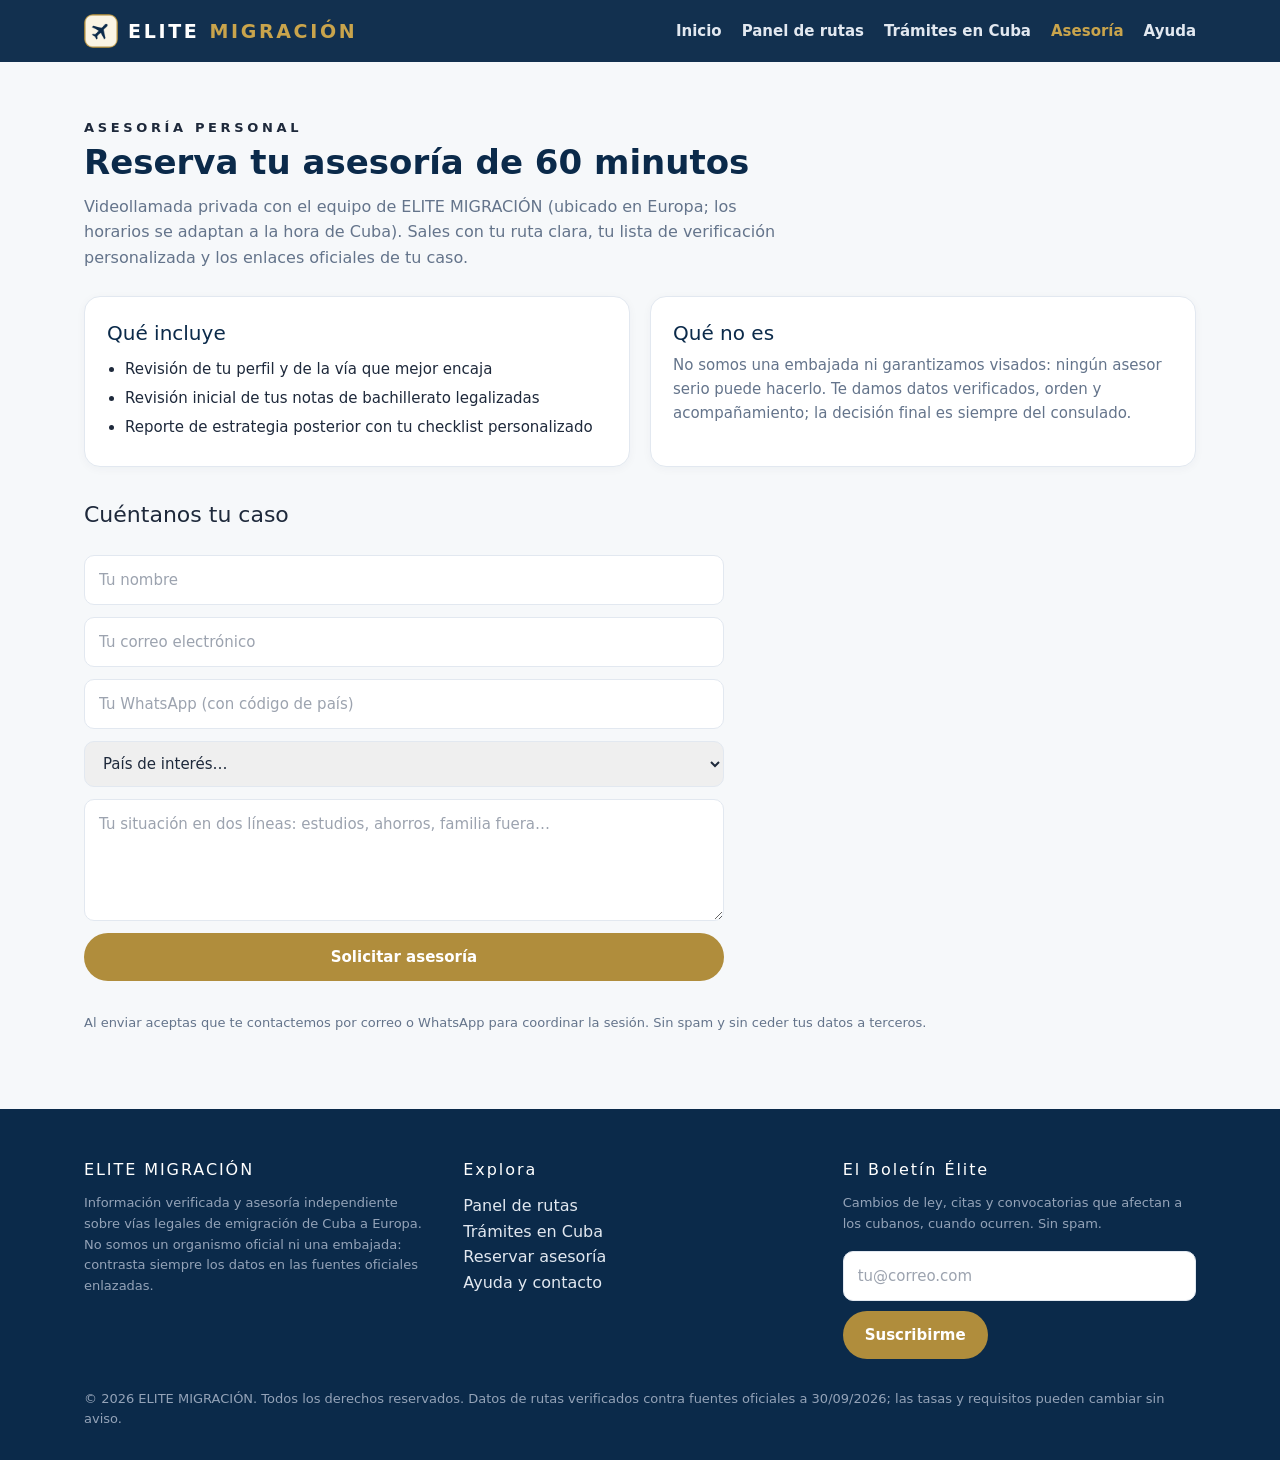
==== commit 6e0441d9: "feat: miniatura para compartir (og:image 1200x630) + twitter card en las 5 paginas" ====
--- a/public/booking.html
+++ b/public/booking.html
@@ -8,6 +8,13 @@
 <meta property="og:title" content="ELITE MIGRACIÓN | Reserva tu asesoría"/>
 <meta property="og:description" content="Asesoría personal de 60 minutos por videollamada sobre vías legales de emigración de Cuba a Europa."/>
 <meta property="og:type" content="website"/>
+<meta property="og:image" content="https://elite-migracion.pages.dev/assets/img/og-cover.jpg"/>
+<meta property="og:image:width" content="1200"/>
+<meta property="og:image:height" content="630"/>
+<meta property="og:image:alt" content="ELITE MIGRACIÓN — Tu salida legal a Europa, con datos verificados"/>
+<meta name="twitter:card" content="summary_large_image"/>
+<meta name="twitter:image" content="https://elite-migracion.pages.dev/assets/img/og-cover.jpg"/>
+
 
 <link rel="icon" type="image/svg+xml" href="assets/icons/favicon.svg"/>
 <link rel="icon" type="image/png" sizes="32x32" href="assets/icons/favicon-32.png"/>
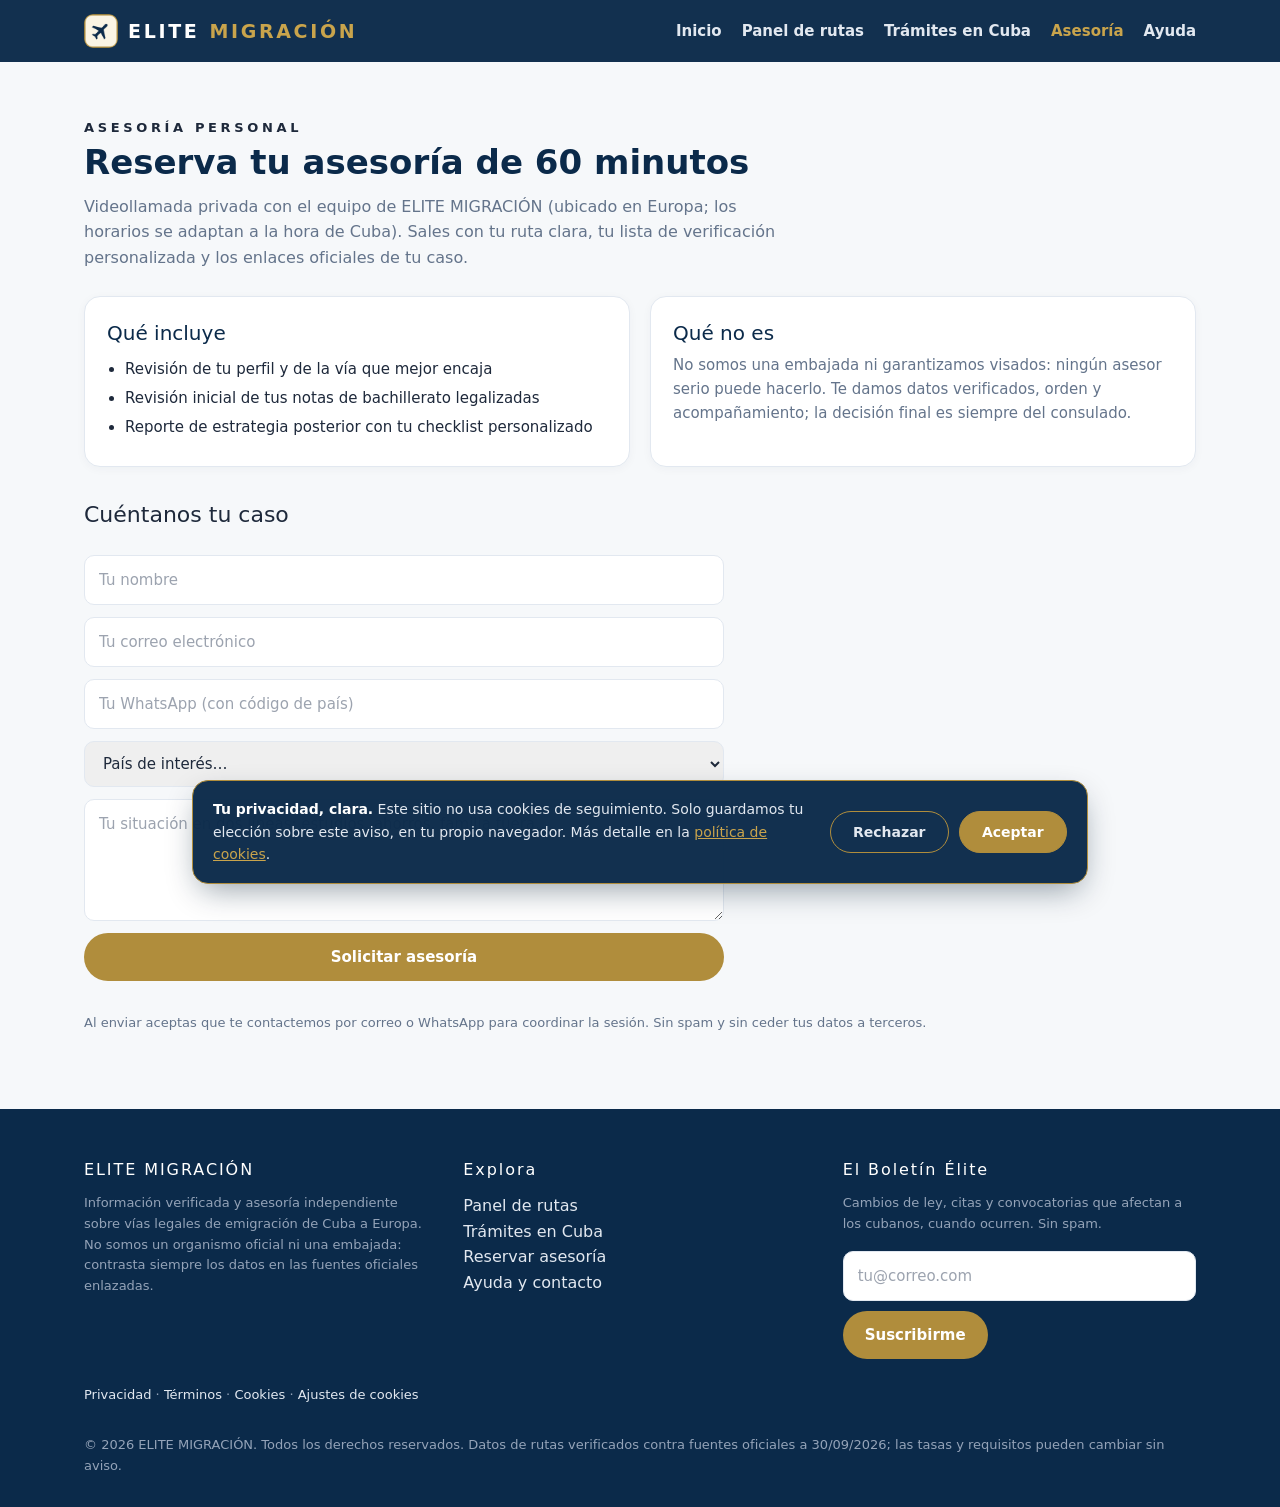
==== commit 198bc9fd: "feat: sistema legal y de cookies (privacidad, terminos, cookies + aviso con consentimiento y ajustes" ====
--- a/public/booking.html
+++ b/public/booking.html
@@ -76,6 +76,7 @@
 <p class="status" id="news-status" role="status"></p>
 </form></div>
 </div>
+<p class="small" style="margin-top:26px"><a href="privacidad.html">Privacidad</a> · <a href="terminos.html">Términos</a> · <a href="cookies.html">Cookies</a> · <a href="#" data-elite-cookie-settings>Ajustes de cookies</a></p>
 <p class="small" style="margin-top:30px">© 2026 ELITE MIGRACIÓN. Todos los derechos reservados. Datos de rutas verificados contra fuentes oficiales a 30/09/2026; las tasas y requisitos pueden cambiar sin aviso.</p>
 </div></footer>
 <script>
@@ -87,5 +88,36 @@
 .then(function(r){return r.json();}).then(function(b){st.textContent=b&&b.ok?'Gracias: ya estás dentro del Boletín Élite.':'Algo salió mal. Inténtalo de nuevo.';if(b&&b.ok)f.reset();})
 .catch(function(){st.textContent='Algo salió mal. Inténtalo de nuevo.';});});})();
 </script>
+<style>
+#elite-cookie{display:none;position:fixed;left:0;right:0;bottom:0;z-index:9999;padding:1rem;justify-content:center}
+#elite-cookie.cw-show{display:flex}
+#elite-cookie .in{max-width:56rem;width:100%;background:rgba(11,42,74,.97);border:1px solid #B08D3C;border-radius:1rem;box-shadow:0 12px 32px -8px rgba(6,30,52,.45);padding:1.1rem 1.25rem;display:flex;flex-wrap:wrap;gap:.9rem 1.25rem;align-items:center;justify-content:space-between;color:#E2E8F0;font-size:14px;line-height:1.6}
+#elite-cookie a{color:#C9A44C;text-decoration:underline}
+#elite-cookie .acts{display:flex;gap:.6rem;flex-wrap:wrap}
+#elite-cookie button{font:inherit;font-weight:700;border-radius:999px;padding:.55rem 1.4rem;cursor:pointer;border:1px solid #B08D3C}
+#elite-cookie .ok{background:#B08D3C;color:#fff}
+#elite-cookie .no{background:transparent;color:#E2E8F0}
+</style>
+<div id="elite-cookie" role="dialog" aria-label="Aviso de cookies">
+<div class="in">
+<p style="margin:0;flex:1 1 330px"><strong style="color:#fff">Tu privacidad, clara.</strong> Este sitio no usa cookies de seguimiento. Solo guardamos tu elección sobre este aviso, en tu propio navegador. Más detalle en la <a href="cookies.html">política de cookies</a>.</p>
+<div class="acts">
+<button type="button" class="no" data-elite-reject>Rechazar</button>
+<button type="button" class="ok" data-elite-accept>Aceptar</button>
+</div>
+</div>
+</div>
+<script>
+(function(){var KEY='elite_cookie_consent';var b=document.getElementById('elite-cookie');
+function get(){try{return localStorage.getItem(KEY);}catch(e){return null;}}
+function set(v){try{localStorage.setItem(KEY,v);}catch(e){}}
+function show(){if(b)b.classList.add('cw-show');}
+function hide(){if(b)b.classList.remove('cw-show');}
+document.querySelectorAll('[data-elite-accept]').forEach(function(el){el.addEventListener('click',function(){set('accepted');hide();});});
+document.querySelectorAll('[data-elite-reject]').forEach(function(el){el.addEventListener('click',function(){set('rejected');hide();});});
+document.querySelectorAll('[data-elite-cookie-settings]').forEach(function(el){el.addEventListener('click',function(ev){ev.preventDefault();show();});});
+window.eliteOpenCookieSettings=show;
+if(!get())show();})();
+</script>
 </body>
 </html>
